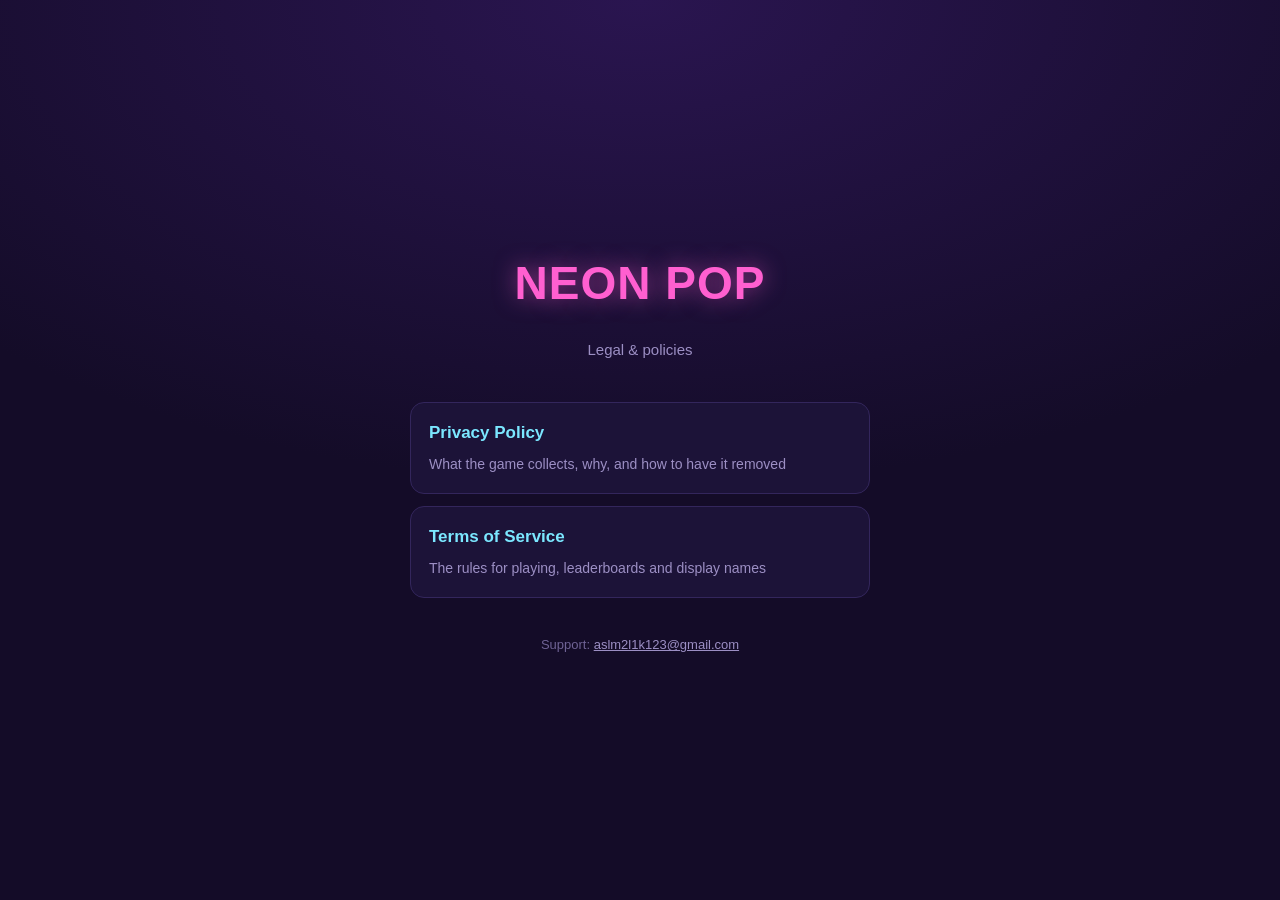
==== index.html @ 0bbeb6bc "Add privacy policy and terms of service" ====
<!DOCTYPE html>
<html lang="en">
<head>
<meta charset="utf-8">
<meta name="viewport" content="width=device-width, initial-scale=1">
<title>NEON POP — Legal</title>
<style>
  :root { color-scheme: dark; }
  * { box-sizing: border-box; }
  body {
    margin: 0; padding: 64px 20px; min-height: 100vh;
    background: radial-gradient(120% 90% at 50% 0%, #2A1550 0%, #140C28 60%);
    color: #E7DEFF; display: flex; align-items: center; justify-content: center;
    font: 16px/1.7 -apple-system, BlinkMacSystemFont, "Segoe UI", Roboto, "Helvetica Neue", Arial, sans-serif;
  }
  .wrap { max-width: 460px; width: 100%; text-align: center; }
  h1 {
    font-size: 46px; letter-spacing: 1px; margin: 0 0 4px; color: #FF5FD0;
    text-shadow: 0 0 22px rgba(255, 95, 208, .55);
  }
  .tag { color: #9C8FC4; font-size: 15px; margin-bottom: 40px; }
  a.card {
    display: block; text-decoration: none; text-align: left;
    background: #1C1338; border: 1px solid #33265C; border-radius: 14px;
    padding: 16px 18px; margin: 12px 0; color: #E7DEFF;
  }
  a.card:hover { border-color: #7BE7FF; }
  a.card strong { display: block; color: #7BE7FF; font-size: 17px; margin-bottom: 2px; }
  a.card span { color: #9C8FC4; font-size: 14px; }
  footer { margin-top: 36px; color: #6F6395; font-size: 13px; }
  footer a { color: #9C8FC4; }
</style>
</head>
<body>
<div class="wrap">
  <h1>NEON POP</h1>
  <p class="tag">Legal &amp; policies</p>

  <a class="card" href="privacy.html">
    <strong>Privacy Policy</strong>
    <span>What the game collects, why, and how to have it removed</span>
  </a>
  <a class="card" href="terms.html">
    <strong>Terms of Service</strong>
    <span>The rules for playing, leaderboards and display names</span>
  </a>

  <footer>
    Support: <a href="mailto:aslm2l1k123@gmail.com">aslm2l1k123@gmail.com</a>
  </footer>
</div>
</body>
</html>
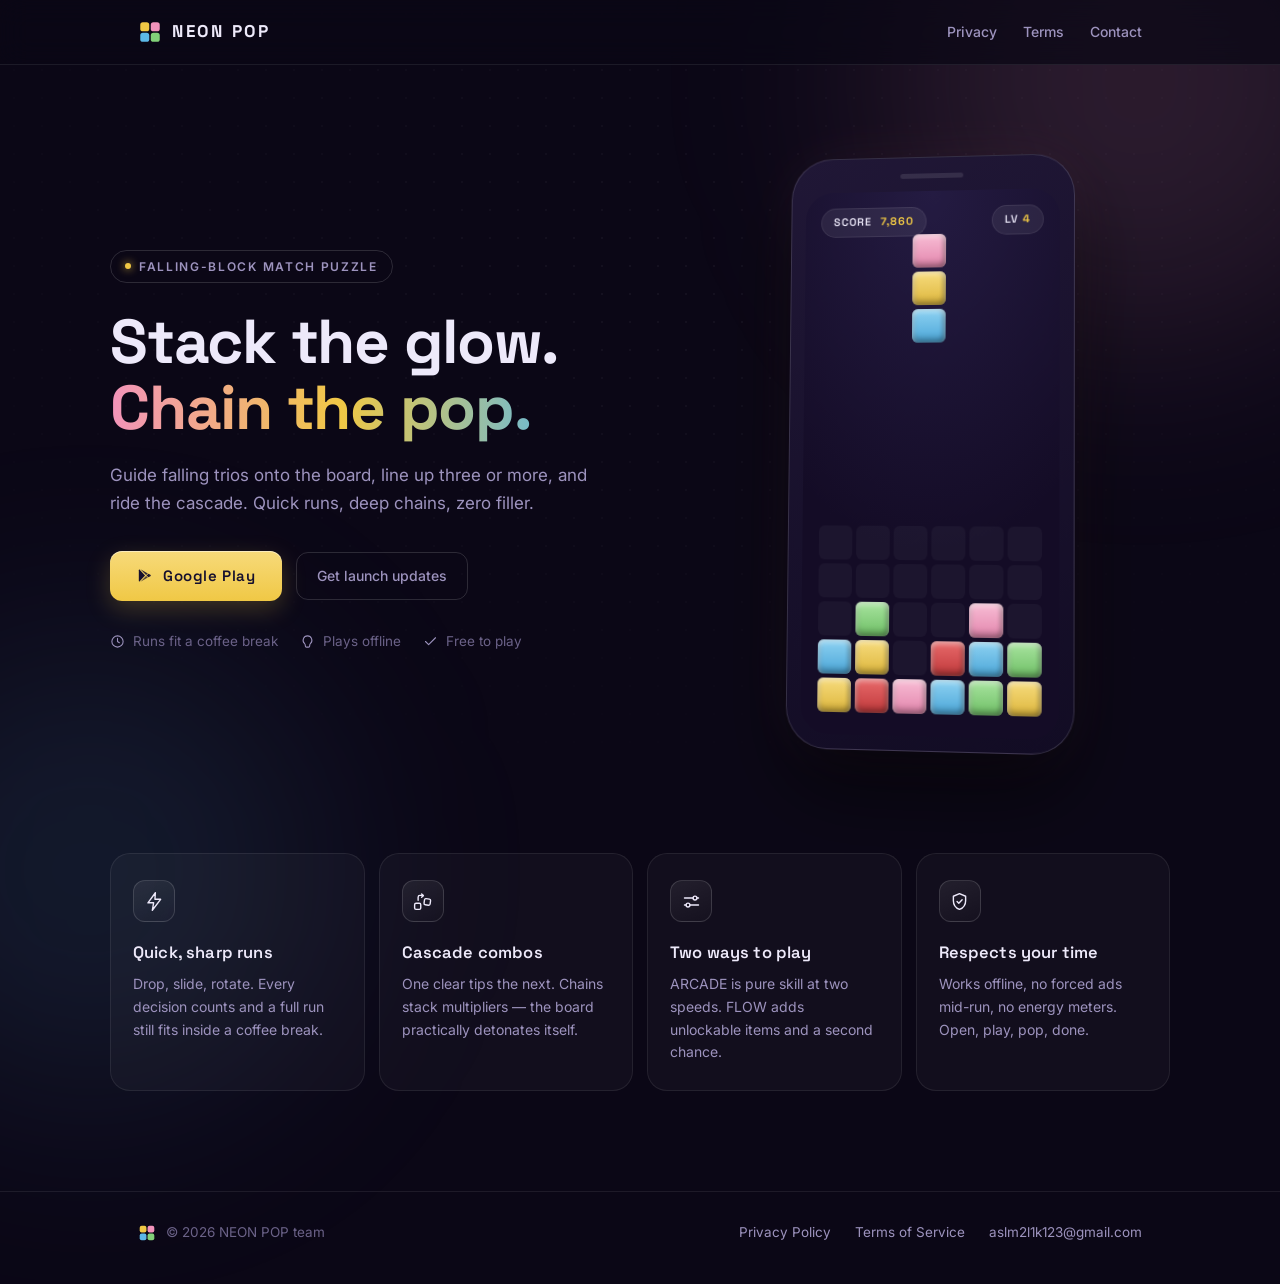
==== commit 93931407: "Redesign site: landing page + restyled legal pages New landing page with gameplay mockup for the Pla" ====
--- a/index.html
+++ b/index.html
@@ -1,53 +1,396 @@
 <!DOCTYPE html>
 <html lang="en">
 <head>
-<meta charset="utf-8">
-<meta name="viewport" content="width=device-width, initial-scale=1">
-<title>NEON POP — Legal</title>
+<meta charset="UTF-8">
+<meta name="viewport" content="width=device-width, initial-scale=1.0">
+<title>NEON POP — Falling-Block Match Puzzle</title>
+<meta name="description" content="NEON POP is a neon-lit falling-block match puzzle. Stack, match 3+, chain cascades. Coming to Google Play.">
+<link rel="icon" href="data:image/svg+xml,%3Csvg xmlns='http://www.w3.org/2000/svg' viewBox='0 0 32 32'%3E%3Crect x='3' y='3' width='12' height='12' rx='3' fill='%23F0C845'/%3E%3Crect x='17' y='3' width='12' height='12' rx='3' fill='%23F293BB'/%3E%3Crect x='3' y='17' width='12' height='12' rx='3' fill='%235CB8E7'/%3E%3Crect x='17' y='17' width='12' height='12' rx='3' fill='%2382D179'/%3E%3C/svg%3E">
+<link rel="preconnect" href="https://fonts.googleapis.com">
+<link rel="preconnect" href="https://fonts.gstatic.com" crossorigin>
+<link href="https://fonts.googleapis.com/css2?family=Space+Grotesk:wght@500;600;700&family=Inter:wght@400;500;600&display=swap" rel="stylesheet">
 <style>
-  :root { color-scheme: dark; }
-  * { box-sizing: border-box; }
+  :root {
+    --bg: #0B0716;
+    --surface: rgba(255, 255, 255, 0.03);
+    --surface-hover: rgba(255, 255, 255, 0.055);
+    --hairline: rgba(255, 255, 255, 0.08);
+    --hairline-strong: rgba(255, 255, 255, 0.14);
+    --ink: #EDE9FA;
+    --dim: #9D93BE;
+    --faint: #6B6288;
+    --gold: #F0C845;
+    --pink: #F293BB;
+    --blue: #5CB8E7;
+    --green: #82D179;
+    --red: #E05A5C;
+    --radius-lg: 20px;
+    --radius-md: 14px;
+    --font-display: "Space Grotesk", "Segoe UI", system-ui, sans-serif;
+    --font-body: "Inter", "Segoe UI", system-ui, sans-serif;
+  }
+  * { margin: 0; padding: 0; box-sizing: border-box; }
+  html { scroll-behavior: smooth; }
   body {
-    margin: 0; padding: 64px 20px; min-height: 100vh;
-    background: radial-gradient(120% 90% at 50% 0%, #2A1550 0%, #140C28 60%);
-    color: #E7DEFF; display: flex; align-items: center; justify-content: center;
-    font: 16px/1.7 -apple-system, BlinkMacSystemFont, "Segoe UI", Roboto, "Helvetica Neue", Arial, sans-serif;
-  }
-  .wrap { max-width: 460px; width: 100%; text-align: center; }
+    background: var(--bg);
+    color: var(--ink);
+    font-family: var(--font-body);
+    font-size: 16px;
+    line-height: 1.6;
+    -webkit-font-smoothing: antialiased;
+    overflow-x: hidden;
+  }
+
+  /* ———— 环境光:两团低透明度光晕 + 极淡点阵 ———— */
+  .ambient {
+    position: fixed; inset: 0; z-index: -1; pointer-events: none;
+    background-image: radial-gradient(rgba(255,255,255,0.045) 1px, transparent 1px);
+    background-size: 28px 28px;
+    mask-image: radial-gradient(75% 60% at 50% 32%, #000 0%, transparent 100%);
+    -webkit-mask-image: radial-gradient(75% 60% at 50% 32%, #000 0%, transparent 100%);
+  }
+  .orb { position: fixed; border-radius: 50%; filter: blur(110px); z-index: -2; pointer-events: none; }
+  .orb-a { width: 520px; height: 520px; top: -180px; right: -120px;
+    background: rgba(242, 147, 187, 0.14); }
+  .orb-b { width: 460px; height: 460px; bottom: -200px; left: -140px;
+    background: rgba(92, 184, 231, 0.11); }
+
+  .wrap { max-width: 1060px; margin: 0 auto; padding: 0 28px; }
+
+  /* ———— 顶栏 ———— */
+  header {
+    position: sticky; top: 0; z-index: 10;
+    backdrop-filter: blur(14px); -webkit-backdrop-filter: blur(14px);
+    background: rgba(11, 7, 22, 0.72);
+    border-bottom: 1px solid var(--hairline);
+  }
+  .nav { display: flex; align-items: center; justify-content: space-between; height: 64px; }
+  .brand { display: flex; align-items: center; gap: 10px; text-decoration: none; color: var(--ink); }
+  .brand svg { display: block; }
+  .brand-name { font-family: var(--font-display); font-weight: 700; font-size: 17px; letter-spacing: 0.16em; }
+  .nav-links { display: flex; align-items: center; gap: 26px; }
+  .nav-links a { color: var(--dim); text-decoration: none; font-size: 14px; font-weight: 500; transition: color 0.18s; }
+  .nav-links a:hover { color: var(--ink); }
+
+  /* ———— Hero ———— */
+  .hero { display: grid; grid-template-columns: 1.05fr 0.95fr; gap: 48px; align-items: center;
+    padding: 88px 0 96px; }
+  .eyebrow {
+    display: inline-flex; align-items: center; gap: 8px;
+    border: 1px solid var(--hairline-strong); border-radius: 999px;
+    padding: 6px 14px; font-size: 12px; font-weight: 600; letter-spacing: 0.14em;
+    color: var(--dim); text-transform: uppercase; margin-bottom: 26px;
+  }
+  .eyebrow::before { content: ""; width: 6px; height: 6px; border-radius: 50%;
+    background: var(--gold); box-shadow: 0 0 8px var(--gold); }
   h1 {
-    font-size: 46px; letter-spacing: 1px; margin: 0 0 4px; color: #FF5FD0;
-    text-shadow: 0 0 22px rgba(255, 95, 208, .55);
-  }
-  .tag { color: #9C8FC4; font-size: 15px; margin-bottom: 40px; }
-  a.card {
-    display: block; text-decoration: none; text-align: left;
-    background: #1C1338; border: 1px solid #33265C; border-radius: 14px;
-    padding: 16px 18px; margin: 12px 0; color: #E7DEFF;
-  }
-  a.card:hover { border-color: #7BE7FF; }
-  a.card strong { display: block; color: #7BE7FF; font-size: 17px; margin-bottom: 2px; }
-  a.card span { color: #9C8FC4; font-size: 14px; }
-  footer { margin-top: 36px; color: #6F6395; font-size: 13px; }
-  footer a { color: #9C8FC4; }
+    font-family: var(--font-display); font-weight: 700;
+    font-size: clamp(40px, 5.6vw, 62px); line-height: 1.06; letter-spacing: -0.02em;
+    margin-bottom: 22px;
+  }
+  h1 .grad {
+    background: linear-gradient(92deg, var(--pink) 0%, var(--gold) 55%, var(--blue) 110%);
+    -webkit-background-clip: text; background-clip: text; color: transparent;
+  }
+  .lede { color: var(--dim); font-size: 17px; max-width: 44ch; margin-bottom: 34px; }
+
+  .cta-row { display: flex; align-items: center; gap: 14px; flex-wrap: wrap; margin-bottom: 30px; }
+  .btn-primary {
+    display: inline-flex; align-items: center; gap: 10px;
+    font-family: var(--font-display); font-weight: 600; font-size: 15px; letter-spacing: 0.04em;
+    color: #16102E; text-decoration: none;
+    background: linear-gradient(180deg, #F7DA7A, var(--gold));
+    padding: 13px 26px; border-radius: 12px;
+    box-shadow: 0 1px 0 rgba(255,255,255,0.5) inset, 0 8px 24px rgba(240, 200, 69, 0.22);
+    transition: transform 0.18s, box-shadow 0.18s;
+  }
+  .btn-primary:hover { transform: translateY(-1px);
+    box-shadow: 0 1px 0 rgba(255,255,255,0.5) inset, 0 12px 30px rgba(240, 200, 69, 0.3); }
+  .btn-ghost {
+    display: inline-flex; align-items: center; gap: 8px;
+    font-size: 14px; font-weight: 500; color: var(--dim); text-decoration: none;
+    border: 1px solid var(--hairline-strong); border-radius: 12px; padding: 12px 20px;
+    transition: color 0.18s, border-color 0.18s, background 0.18s;
+  }
+  .btn-ghost:hover { color: var(--ink); border-color: rgba(255,255,255,0.24); background: var(--surface); }
+
+  .meta-row { display: flex; gap: 22px; flex-wrap: wrap; }
+  .meta { display: flex; align-items: center; gap: 8px; color: var(--faint); font-size: 13.5px; }
+  .meta svg { color: var(--dim); }
+
+  /* ———— 手机模型 ———— */
+  .device-slot { display: flex; justify-content: center; perspective: 1400px; }
+  .device {
+    width: 288px; height: 596px; border-radius: 42px; position: relative;
+    background: linear-gradient(160deg, #201736 0%, #120C24 100%);
+    border: 1px solid var(--hairline-strong);
+    box-shadow: 0 40px 80px rgba(0, 0, 0, 0.55), 0 0 60px rgba(242, 147, 187, 0.07);
+    transform: rotateY(-7deg) rotateX(3deg);
+    animation: float 7s ease-in-out infinite;
+  }
+  @keyframes float { 0%, 100% { transform: rotateY(-7deg) rotateX(3deg) translateY(0); }
+    50% { transform: rotateY(-7deg) rotateX(3deg) translateY(-12px); } }
+  .device::before { /* 听筒 */
+    content: ""; position: absolute; top: 16px; left: 50%; transform: translateX(-50%);
+    width: 64px; height: 5px; border-radius: 3px; background: rgba(255,255,255,0.1);
+  }
+  .screen {
+    position: absolute; inset: 34px 14px 14px;
+    border-radius: 28px; overflow: hidden;
+    background: radial-gradient(120% 90% at 50% 0%, #241B42 0%, #140C26 74%);
+  }
+  .hud { display: flex; justify-content: space-between; align-items: center; padding: 16px 16px 0; }
+  .hud-chip {
+    font-family: var(--font-display); font-weight: 600; font-size: 11px; letter-spacing: 0.1em;
+    color: var(--ink); background: rgba(255,255,255,0.07);
+    border: 1px solid var(--hairline); border-radius: 999px; padding: 5px 12px;
+  }
+  .hud-chip b { color: var(--gold); font-weight: 700; }
+
+  .board { position: absolute; left: 50%; transform: translateX(-50%); bottom: 22px;
+    display: grid; grid-template-columns: repeat(6, 34px); grid-auto-rows: 34px; gap: 4px; }
+  .cell { border-radius: 6px; background: rgba(255,255,255,0.035); }
+  .tile { border-radius: 6px; position: relative;
+    box-shadow: inset 0 3px 5px rgba(255,255,255,0.42), inset 0 -4px 6px rgba(0,0,0,0.34),
+                inset 3px 0 4px rgba(255,255,255,0.14), inset -3px 0 4px rgba(0,0,0,0.2); }
+  .t-red   { background: linear-gradient(180deg, #E86A6B, #C0393B); }
+  .t-green { background: linear-gradient(180deg, #A8E49F, #6FBF66); }
+  .t-blue  { background: linear-gradient(180deg, #8ED2F2, #4BA6D8); }
+  .t-gold  { background: linear-gradient(180deg, #F7DC7E, #DDB63C); }
+  .t-pink  { background: linear-gradient(180deg, #F8BDD5, #E285AC); }
+
+  /* 下落中的竖排三连:与底部消除闪光同一条 6s 时间线 */
+  .falling { position: absolute; left: 50%; margin-left: -19px; top: 44px;
+    display: grid; grid-auto-rows: 34px; gap: 4px; width: 34px;
+    animation: fall 6s cubic-bezier(0.4, 0, 0.8, 1) infinite; }
+  .falling .tile { width: 34px; }
+  @keyframes fall {
+    0%   { transform: translateY(-130px); opacity: 0; }
+    8%   { opacity: 1; }
+    58%  { transform: translateY(230px); opacity: 1; }
+    64%  { transform: translateY(230px); opacity: 0; }
+    100% { transform: translateY(230px); opacity: 0; }
+  }
+  .clear-row { position: absolute; left: 0; right: 0; bottom: 98px; height: 34px;
+    background: linear-gradient(90deg, transparent, rgba(240, 200, 69, 0.75), transparent);
+    filter: blur(2px); opacity: 0; animation: flash 6s ease-out infinite; }
+  @keyframes flash {
+    0%, 57% { opacity: 0; }
+    63%     { opacity: 1; }
+    74%, 100% { opacity: 0; }
+  }
+
+  /* ———— 特性区 ———— */
+  .features { padding: 8px 0 100px; }
+  .features-grid { display: grid; grid-template-columns: repeat(4, 1fr); gap: 14px; }
+  .card {
+    background: var(--surface);
+    border: 1px solid var(--hairline);
+    border-radius: var(--radius-lg);
+    padding: 26px 22px;
+    transition: background 0.22s, border-color 0.22s, transform 0.22s;
+  }
+  .card:hover { background: var(--surface-hover); border-color: var(--hairline-strong);
+    transform: translateY(-3px); }
+  .icon-tile {
+    width: 42px; height: 42px; border-radius: 12px;
+    display: flex; align-items: center; justify-content: center;
+    border: 1px solid var(--hairline-strong);
+    background: linear-gradient(160deg, rgba(255,255,255,0.07), rgba(255,255,255,0.015));
+    margin-bottom: 18px; color: var(--ink);
+  }
+  .card h3 { font-family: var(--font-display); font-weight: 600; font-size: 16.5px;
+    letter-spacing: 0.01em; margin-bottom: 7px; }
+  .card p { color: var(--dim); font-size: 14px; line-height: 1.62; }
+
+  /* ———— 页脚 ———— */
+  footer { border-top: 1px solid var(--hairline); padding: 30px 0 40px; }
+  .foot { display: flex; align-items: center; justify-content: space-between; gap: 18px; flex-wrap: wrap; }
+  .foot-left { display: flex; align-items: center; gap: 10px; color: var(--faint); font-size: 13.5px; }
+  .foot-links { display: flex; gap: 24px; }
+  .foot-links a { color: var(--dim); text-decoration: none; font-size: 13.5px; transition: color 0.18s; }
+  .foot-links a:hover { color: var(--ink); }
+
+  @media (max-width: 860px) {
+    .hero { grid-template-columns: 1fr; padding: 56px 0 64px; text-align: center; }
+    .lede { margin-inline: auto; }
+    .cta-row, .meta-row { justify-content: center; }
+    .device-slot { order: -1; }
+    .device { width: 250px; height: 520px; }
+    .features-grid { grid-template-columns: repeat(2, 1fr); }
+  }
+  @media (max-width: 480px) {
+    .features-grid { grid-template-columns: 1fr; }
+    .nav-links a.hide-sm { display: none; }
+  }
+  @media (prefers-reduced-motion: reduce) {
+    .device, .falling, .clear-row { animation: none; }
+    .falling { transform: translateY(230px); }
+  }
 </style>
 </head>
 <body>
-<div class="wrap">
-  <h1>NEON POP</h1>
-  <p class="tag">Legal &amp; policies</p>
-
-  <a class="card" href="privacy.html">
-    <strong>Privacy Policy</strong>
-    <span>What the game collects, why, and how to have it removed</span>
-  </a>
-  <a class="card" href="terms.html">
-    <strong>Terms of Service</strong>
-    <span>The rules for playing, leaderboards and display names</span>
-  </a>
-
-  <footer>
-    Support: <a href="mailto:aslm2l1k123@gmail.com">aslm2l1k123@gmail.com</a>
-  </footer>
-</div>
+<div class="ambient"></div>
+<div class="orb orb-a"></div>
+<div class="orb orb-b"></div>
+
+<header>
+  <div class="wrap nav">
+    <a class="brand" href="#">
+      <svg width="24" height="24" viewBox="0 0 32 32" fill="none" aria-hidden="true">
+        <rect x="3"  y="3"  width="12" height="12" rx="3.5" fill="#F0C845"/>
+        <rect x="17" y="3"  width="12" height="12" rx="3.5" fill="#F293BB"/>
+        <rect x="3"  y="17" width="12" height="12" rx="3.5" fill="#5CB8E7"/>
+        <rect x="17" y="17" width="12" height="12" rx="3.5" fill="#82D179"/>
+      </svg>
+      <span class="brand-name">NEON&nbsp;POP</span>
+    </a>
+    <nav class="nav-links">
+      <a href="privacy.html" class="hide-sm">Privacy</a>
+      <a href="terms.html" class="hide-sm">Terms</a>
+      <a href="mailto:aslm2l1k123@gmail.com">Contact</a>
+    </nav>
+  </div>
+</header>
+
+<main>
+  <section class="wrap hero">
+    <div>
+      <span class="eyebrow">Falling-block match puzzle</span>
+      <h1>Stack the glow.<br><span class="grad">Chain the pop.</span></h1>
+      <p class="lede">Guide falling trios onto the board, line up three or more,
+        and ride the cascade. Quick runs, deep chains, zero filler.</p>
+      <div class="cta-row">
+        <a class="btn-primary" href="#" aria-disabled="true">
+          <svg width="17" height="17" viewBox="0 0 24 24" fill="currentColor" aria-hidden="true">
+            <path d="M4.5 3.3c-.3.3-.5.8-.5 1.4v14.6c0 .6.2 1.1.5 1.4l8.3-8.7L4.5 3.3Z"/>
+            <path d="M16.7 9.1 6.3 3.2l7.9 8.1 2.5-2.2Z" opacity="0.85"/>
+            <path d="M16.7 14.9l-2.5-2.2-7.9 8.1 10.4-5.9Z" opacity="0.7"/>
+            <path d="M20.2 10.9l-2.6-1.5-2.8 2.6 2.8 2.6 2.6-1.5c.9-.5.9-1.7 0-2.2Z" opacity="0.95"/>
+          </svg>
+          Google Play
+        </a>
+        <a class="btn-ghost" href="mailto:aslm2l1k123@gmail.com">
+          Get launch updates
+        </a>
+      </div>
+      <div class="meta-row">
+        <span class="meta">
+          <svg width="15" height="15" viewBox="0 0 24 24" fill="none" stroke="currentColor" stroke-width="1.7" stroke-linecap="round" stroke-linejoin="round" aria-hidden="true"><circle cx="12" cy="12" r="9"/><path d="M12 7v5l3 2"/></svg>
+          Runs fit a coffee break
+        </span>
+        <span class="meta">
+          <svg width="15" height="15" viewBox="0 0 24 24" fill="none" stroke="currentColor" stroke-width="1.7" stroke-linecap="round" stroke-linejoin="round" aria-hidden="true"><path d="M12 3a7 7 0 0 0-4.9 12 4.8 4.8 0 0 1 1.4 3.4V19a2 2 0 0 0 2 2h3a2 2 0 0 0 2-2v-.6c0-1.3.5-2.5 1.4-3.4A7 7 0 0 0 12 3Z"/></svg>
+          Plays offline
+        </span>
+        <span class="meta">
+          <svg width="15" height="15" viewBox="0 0 24 24" fill="none" stroke="currentColor" stroke-width="1.7" stroke-linecap="round" stroke-linejoin="round" aria-hidden="true"><path d="M20 6 9 17l-5-5"/></svg>
+          Free to play
+        </span>
+      </div>
+    </div>
+
+    <div class="device-slot">
+      <div class="device" role="img" aria-label="NEON POP gameplay preview">
+        <div class="screen">
+          <div class="hud">
+            <span class="hud-chip">SCORE&nbsp;&nbsp;<b>7,860</b></span>
+            <span class="hud-chip">LV&nbsp;<b>4</b></span>
+          </div>
+
+          <div class="falling">
+            <div class="tile t-pink"></div>
+            <div class="tile t-gold"></div>
+            <div class="tile t-blue"></div>
+          </div>
+
+          <div class="board" aria-hidden="true">
+            <!-- 行1 -->
+            <div class="cell"></div><div class="cell"></div><div class="cell"></div>
+            <div class="cell"></div><div class="cell"></div><div class="cell"></div>
+            <!-- 行2 -->
+            <div class="cell"></div><div class="cell"></div><div class="cell"></div>
+            <div class="cell"></div><div class="cell"></div><div class="cell"></div>
+            <!-- 行3 -->
+            <div class="cell"></div><div class="tile t-green"></div><div class="cell"></div>
+            <div class="cell"></div><div class="tile t-pink"></div><div class="cell"></div>
+            <!-- 行4 -->
+            <div class="tile t-blue"></div><div class="tile t-gold"></div><div class="cell"></div>
+            <div class="tile t-red"></div><div class="tile t-blue"></div><div class="tile t-green"></div>
+            <!-- 行5 -->
+            <div class="tile t-gold"></div><div class="tile t-red"></div><div class="tile t-pink"></div>
+            <div class="tile t-blue"></div><div class="tile t-green"></div><div class="tile t-gold"></div>
+          </div>
+          <div class="clear-row"></div>
+        </div>
+      </div>
+    </div>
+  </section>
+
+  <section class="wrap features">
+    <div class="features-grid">
+      <div class="card">
+        <div class="icon-tile">
+          <svg width="21" height="21" viewBox="0 0 24 24" fill="none" stroke="currentColor" stroke-width="1.6" stroke-linecap="round" stroke-linejoin="round" aria-hidden="true">
+            <path d="M13 2 4.5 13.5H11L9.5 22 19 9.5h-6.5L13 2Z"/>
+          </svg>
+        </div>
+        <h3>Quick, sharp runs</h3>
+        <p>Drop, slide, rotate. Every decision counts and a full run still fits inside a coffee break.</p>
+      </div>
+      <div class="card">
+        <div class="icon-tile">
+          <svg width="21" height="21" viewBox="0 0 24 24" fill="none" stroke="currentColor" stroke-width="1.6" stroke-linecap="round" stroke-linejoin="round" aria-hidden="true">
+            <rect x="3" y="14" width="7" height="7" rx="1.6"/>
+            <rect x="14" y="9" width="7" height="7" rx="1.6" transform="rotate(8 17.5 12.5)"/>
+            <path d="M7 10.5V7a2 2 0 0 1 2-2h3.5"/>
+            <path d="m11 3.5 2 1.8-2 1.8"/>
+          </svg>
+        </div>
+        <h3>Cascade combos</h3>
+        <p>One clear tips the next. Chains stack multipliers — the board practically detonates itself.</p>
+      </div>
+      <div class="card">
+        <div class="icon-tile">
+          <svg width="21" height="21" viewBox="0 0 24 24" fill="none" stroke="currentColor" stroke-width="1.6" stroke-linecap="round" stroke-linejoin="round" aria-hidden="true">
+            <path d="M4 8h10M18 8h2"/><circle cx="16" cy="8" r="2.2"/>
+            <path d="M4 16h2M10 16h10"/><circle cx="8" cy="16" r="2.2"/>
+          </svg>
+        </div>
+        <h3>Two ways to play</h3>
+        <p>ARCADE is pure skill at two speeds. FLOW adds unlockable items and a second chance.</p>
+      </div>
+      <div class="card">
+        <div class="icon-tile">
+          <svg width="21" height="21" viewBox="0 0 24 24" fill="none" stroke="currentColor" stroke-width="1.6" stroke-linecap="round" stroke-linejoin="round" aria-hidden="true">
+            <path d="M12 3 5 6v5c0 4.4 3 8.4 7 10 4-1.6 7-5.6 7-10V6l-7-3Z"/>
+            <path d="m9.2 12 2 2 3.8-4"/>
+          </svg>
+        </div>
+        <h3>Respects your time</h3>
+        <p>Works offline, no forced ads mid-run, no energy meters. Open, play, pop, done.</p>
+      </div>
+    </div>
+  </section>
+</main>
+
+<footer>
+  <div class="wrap foot">
+    <div class="foot-left">
+      <svg width="18" height="18" viewBox="0 0 32 32" fill="none" aria-hidden="true">
+        <rect x="3"  y="3"  width="12" height="12" rx="3.5" fill="#F0C845"/>
+        <rect x="17" y="3"  width="12" height="12" rx="3.5" fill="#F293BB"/>
+        <rect x="3"  y="17" width="12" height="12" rx="3.5" fill="#5CB8E7"/>
+        <rect x="17" y="17" width="12" height="12" rx="3.5" fill="#82D179"/>
+      </svg>
+      <span>© 2026 NEON POP team</span>
+    </div>
+    <nav class="foot-links">
+      <a href="privacy.html">Privacy Policy</a>
+      <a href="terms.html">Terms of Service</a>
+      <a href="mailto:aslm2l1k123@gmail.com">aslm2l1k123@gmail.com</a>
+    </nav>
+  </div>
+</footer>
 </body>
 </html>
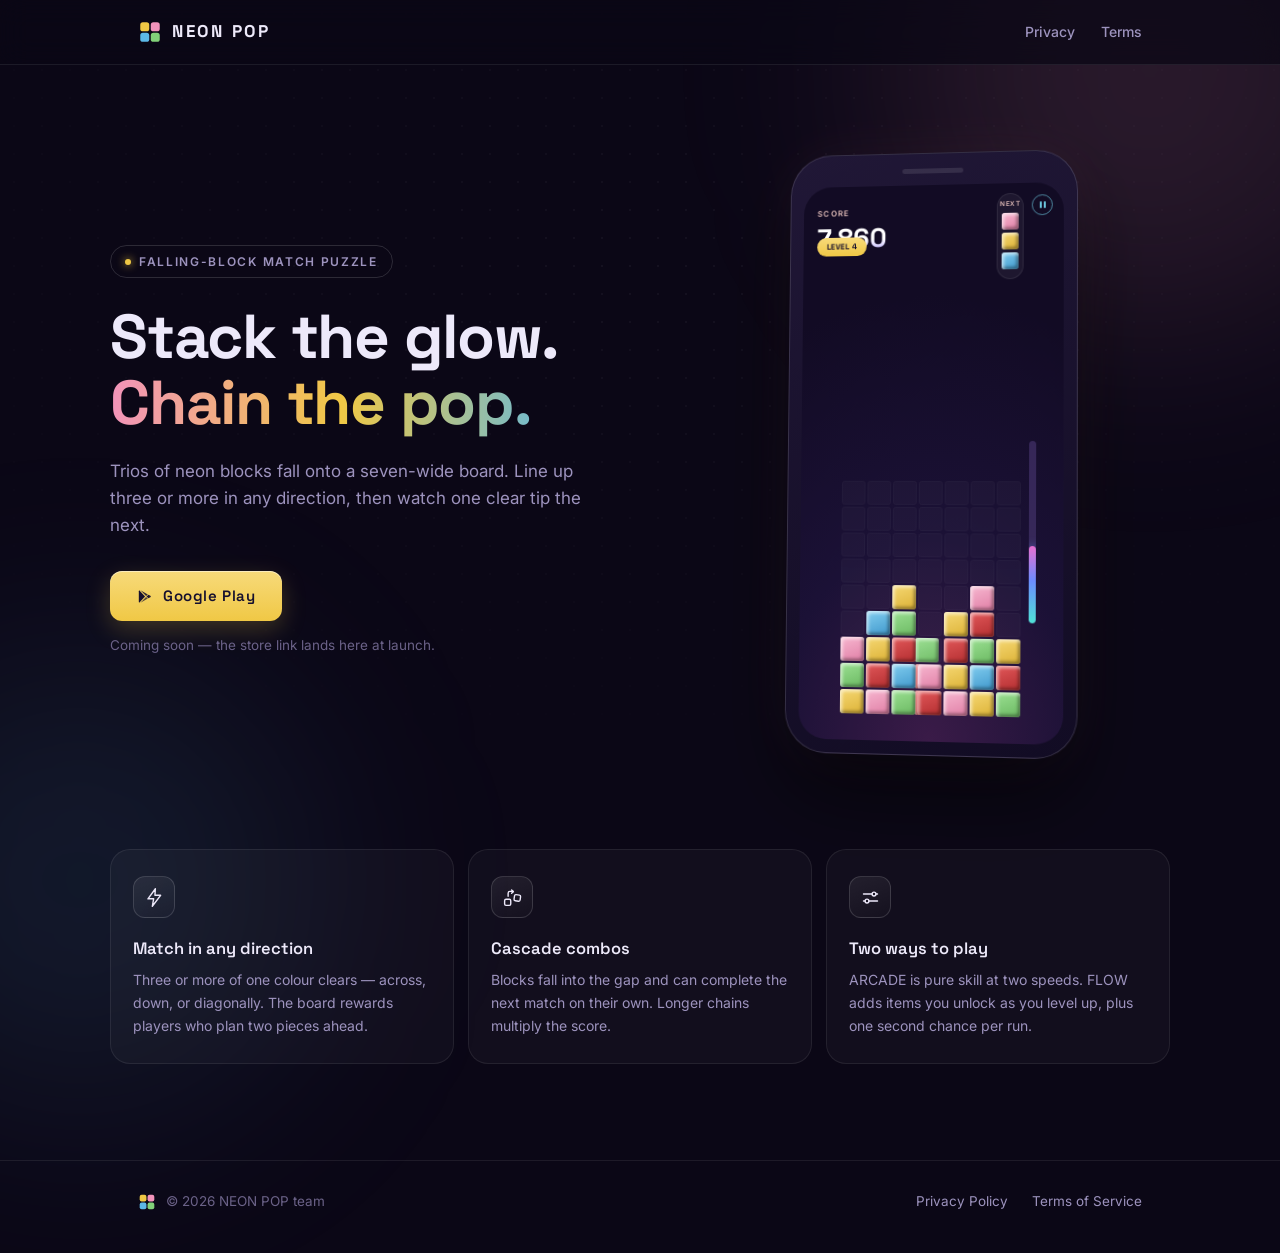
==== commit 9f395f86: "Rebuild landing hero: real in-game HUD and board, drop unbuilt links" ====
--- a/index.html
+++ b/index.html
@@ -4,7 +4,7 @@
 <meta charset="UTF-8">
 <meta name="viewport" content="width=device-width, initial-scale=1.0">
 <title>NEON POP — Falling-Block Match Puzzle</title>
-<meta name="description" content="NEON POP is a neon-lit falling-block match puzzle. Stack, match 3+, chain cascades. Coming to Google Play.">
+<meta name="description" content="NEON POP is a neon-lit falling-block match puzzle. Drop trios onto a 7-wide board, match three or more, chain the cascade.">
 <link rel="icon" href="data:image/svg+xml,%3Csvg xmlns='http://www.w3.org/2000/svg' viewBox='0 0 32 32'%3E%3Crect x='3' y='3' width='12' height='12' rx='3' fill='%23F0C845'/%3E%3Crect x='17' y='3' width='12' height='12' rx='3' fill='%23F293BB'/%3E%3Crect x='3' y='17' width='12' height='12' rx='3' fill='%235CB8E7'/%3E%3Crect x='17' y='17' width='12' height='12' rx='3' fill='%2382D179'/%3E%3C/svg%3E">
 <link rel="preconnect" href="https://fonts.googleapis.com">
 <link rel="preconnect" href="https://fonts.gstatic.com" crossorigin>
@@ -23,41 +23,29 @@
     --pink: #F293BB;
     --blue: #5CB8E7;
     --green: #82D179;
-    --red: #E05A5C;
-    --radius-lg: 20px;
-    --radius-md: 14px;
+    --red: #CE3537;
     --font-display: "Space Grotesk", "Segoe UI", system-ui, sans-serif;
     --font-body: "Inter", "Segoe UI", system-ui, sans-serif;
   }
   * { margin: 0; padding: 0; box-sizing: border-box; }
-  html { scroll-behavior: smooth; }
   body {
-    background: var(--bg);
-    color: var(--ink);
-    font-family: var(--font-body);
-    font-size: 16px;
-    line-height: 1.6;
-    -webkit-font-smoothing: antialiased;
-    overflow-x: hidden;
-  }
-
-  /* ———— 环境光:两团低透明度光晕 + 极淡点阵 ———— */
+    background: var(--bg); color: var(--ink);
+    font-family: var(--font-body); font-size: 16px; line-height: 1.6;
+    -webkit-font-smoothing: antialiased; overflow-x: hidden;
+  }
   .ambient {
     position: fixed; inset: 0; z-index: -1; pointer-events: none;
     background-image: radial-gradient(rgba(255,255,255,0.045) 1px, transparent 1px);
     background-size: 28px 28px;
-    mask-image: radial-gradient(75% 60% at 50% 32%, #000 0%, transparent 100%);
-    -webkit-mask-image: radial-gradient(75% 60% at 50% 32%, #000 0%, transparent 100%);
+    mask-image: radial-gradient(75% 60% at 50% 30%, #000 0%, transparent 100%);
+    -webkit-mask-image: radial-gradient(75% 60% at 50% 30%, #000 0%, transparent 100%);
   }
   .orb { position: fixed; border-radius: 50%; filter: blur(110px); z-index: -2; pointer-events: none; }
-  .orb-a { width: 520px; height: 520px; top: -180px; right: -120px;
-    background: rgba(242, 147, 187, 0.14); }
-  .orb-b { width: 460px; height: 460px; bottom: -200px; left: -140px;
-    background: rgba(92, 184, 231, 0.11); }
+  .orb-a { width: 520px; height: 520px; top: -190px; right: -130px; background: rgba(242, 147, 187, 0.13); }
+  .orb-b { width: 460px; height: 460px; bottom: -210px; left: -150px; background: rgba(92, 184, 231, 0.10); }
 
   .wrap { max-width: 1060px; margin: 0 auto; padding: 0 28px; }
 
-  /* ———— 顶栏 ———— */
   header {
     position: sticky; top: 0; z-index: 10;
     backdrop-filter: blur(14px); -webkit-backdrop-filter: blur(14px);
@@ -66,15 +54,14 @@
   }
   .nav { display: flex; align-items: center; justify-content: space-between; height: 64px; }
   .brand { display: flex; align-items: center; gap: 10px; text-decoration: none; color: var(--ink); }
-  .brand svg { display: block; }
   .brand-name { font-family: var(--font-display); font-weight: 700; font-size: 17px; letter-spacing: 0.16em; }
   .nav-links { display: flex; align-items: center; gap: 26px; }
   .nav-links a { color: var(--dim); text-decoration: none; font-size: 14px; font-weight: 500; transition: color 0.18s; }
   .nav-links a:hover { color: var(--ink); }
 
-  /* ———— Hero ———— */
-  .hero { display: grid; grid-template-columns: 1.05fr 0.95fr; gap: 48px; align-items: center;
-    padding: 88px 0 96px; }
+  /* ───────── Hero ───────── */
+  .hero { display: grid; grid-template-columns: 1.05fr 0.95fr; gap: 52px; align-items: center;
+    padding: 84px 0 92px; }
   .eyebrow {
     display: inline-flex; align-items: center; gap: 8px;
     border: 1px solid var(--hairline-strong); border-radius: 999px;
@@ -83,18 +70,13 @@
   }
   .eyebrow::before { content: ""; width: 6px; height: 6px; border-radius: 50%;
     background: var(--gold); box-shadow: 0 0 8px var(--gold); }
-  h1 {
-    font-family: var(--font-display); font-weight: 700;
-    font-size: clamp(40px, 5.6vw, 62px); line-height: 1.06; letter-spacing: -0.02em;
-    margin-bottom: 22px;
-  }
+  h1 { font-family: var(--font-display); font-weight: 700;
+    font-size: clamp(40px, 5.6vw, 62px); line-height: 1.06; letter-spacing: -0.02em; margin-bottom: 22px; }
   h1 .grad {
     background: linear-gradient(92deg, var(--pink) 0%, var(--gold) 55%, var(--blue) 110%);
     -webkit-background-clip: text; background-clip: text; color: transparent;
   }
-  .lede { color: var(--dim); font-size: 17px; max-width: 44ch; margin-bottom: 34px; }
-
-  .cta-row { display: flex; align-items: center; gap: 14px; flex-wrap: wrap; margin-bottom: 30px; }
+  .lede { color: var(--dim); font-size: 17px; max-width: 45ch; margin-bottom: 32px; }
   .btn-primary {
     display: inline-flex; align-items: center; gap: 10px;
     font-family: var(--font-display); font-weight: 600; font-size: 15px; letter-spacing: 0.04em;
@@ -106,104 +88,109 @@
   }
   .btn-primary:hover { transform: translateY(-1px);
     box-shadow: 0 1px 0 rgba(255,255,255,0.5) inset, 0 12px 30px rgba(240, 200, 69, 0.3); }
-  .btn-ghost {
-    display: inline-flex; align-items: center; gap: 8px;
-    font-size: 14px; font-weight: 500; color: var(--dim); text-decoration: none;
-    border: 1px solid var(--hairline-strong); border-radius: 12px; padding: 12px 20px;
-    transition: color 0.18s, border-color 0.18s, background 0.18s;
-  }
-  .btn-ghost:hover { color: var(--ink); border-color: rgba(255,255,255,0.24); background: var(--surface); }
-
-  .meta-row { display: flex; gap: 22px; flex-wrap: wrap; }
-  .meta { display: flex; align-items: center; gap: 8px; color: var(--faint); font-size: 13.5px; }
-  .meta svg { color: var(--dim); }
-
-  /* ———— 手机模型 ———— */
+  .note { color: var(--faint); font-size: 13.5px; margin-top: 14px; }
+
+  /* ───────── 手机:照游戏实际界面 1:1 复刻 ───────── */
   .device-slot { display: flex; justify-content: center; perspective: 1400px; }
   .device {
-    width: 288px; height: 596px; border-radius: 42px; position: relative;
+    width: 292px; height: 604px; border-radius: 42px; position: relative;
     background: linear-gradient(160deg, #201736 0%, #120C24 100%);
     border: 1px solid var(--hairline-strong);
-    box-shadow: 0 40px 80px rgba(0, 0, 0, 0.55), 0 0 60px rgba(242, 147, 187, 0.07);
+    box-shadow: 0 40px 80px rgba(0,0,0,0.55), 0 0 60px rgba(242, 147, 187, 0.07);
     transform: rotateY(-7deg) rotateX(3deg);
     animation: float 7s ease-in-out infinite;
   }
-  @keyframes float { 0%, 100% { transform: rotateY(-7deg) rotateX(3deg) translateY(0); }
-    50% { transform: rotateY(-7deg) rotateX(3deg) translateY(-12px); } }
-  .device::before { /* 听筒 */
-    content: ""; position: absolute; top: 16px; left: 50%; transform: translateX(-50%);
-    width: 64px; height: 5px; border-radius: 3px; background: rgba(255,255,255,0.1);
-  }
+  @keyframes float {
+    0%, 100% { transform: rotateY(-7deg) rotateX(3deg) translateY(0); }
+    50%      { transform: rotateY(-7deg) rotateX(3deg) translateY(-12px); }
+  }
+  .device::before { content: ""; position: absolute; top: 15px; left: 50%; transform: translateX(-50%);
+    width: 62px; height: 5px; border-radius: 3px; background: rgba(255,255,255,0.1); }
   .screen {
-    position: absolute; inset: 34px 14px 14px;
-    border-radius: 28px; overflow: hidden;
-    background: radial-gradient(120% 90% at 50% 0%, #241B42 0%, #140C26 74%);
-  }
-  .hud { display: flex; justify-content: space-between; align-items: center; padding: 16px 16px 0; }
-  .hud-chip {
-    font-family: var(--font-display); font-weight: 600; font-size: 11px; letter-spacing: 0.1em;
-    color: var(--ink); background: rgba(255,255,255,0.07);
-    border: 1px solid var(--hairline); border-radius: 999px; padding: 5px 12px;
-  }
-  .hud-chip b { color: var(--gold); font-weight: 700; }
-
-  .board { position: absolute; left: 50%; transform: translateX(-50%); bottom: 22px;
-    display: grid; grid-template-columns: repeat(6, 34px); grid-auto-rows: 34px; gap: 4px; }
-  .cell { border-radius: 6px; background: rgba(255,255,255,0.035); }
-  .tile { border-radius: 6px; position: relative;
-    box-shadow: inset 0 3px 5px rgba(255,255,255,0.42), inset 0 -4px 6px rgba(0,0,0,0.34),
-                inset 3px 0 4px rgba(255,255,255,0.14), inset -3px 0 4px rgba(0,0,0,0.2); }
-  .t-red   { background: linear-gradient(180deg, #E86A6B, #C0393B); }
-  .t-green { background: linear-gradient(180deg, #A8E49F, #6FBF66); }
-  .t-blue  { background: linear-gradient(180deg, #8ED2F2, #4BA6D8); }
-  .t-gold  { background: linear-gradient(180deg, #F7DC7E, #DDB63C); }
-  .t-pink  { background: linear-gradient(180deg, #F8BDD5, #E285AC); }
-
-  /* 下落中的竖排三连:与底部消除闪光同一条 6s 时间线 */
-  .falling { position: absolute; left: 50%; margin-left: -19px; top: 44px;
-    display: grid; grid-auto-rows: 34px; gap: 4px; width: 34px;
-    animation: fall 6s cubic-bezier(0.4, 0, 0.8, 1) infinite; }
-  .falling .tile { width: 34px; }
+    position: absolute; inset: 32px 13px 13px; border-radius: 28px; overflow: hidden;
+    background: radial-gradient(130% 80% at 50% 100%, #3A1B48 0%, #1B1136 45%, #120B24 100%);
+  }
+
+  /* HUD:左上 SCORE + LEVEL 药丸,右上 NEXT 面板 + 暂停 —— 与游戏同构 */
+  .hud-score { position: absolute; left: 14px; top: 12px; }
+  .hud-score .lbl { font-size: 8px; letter-spacing: 0.16em; color: #E3BEBA; font-weight: 600; }
+  .hud-score .num { font-family: var(--font-display); font-weight: 700; font-size: 27px; line-height: 1;
+    margin-top: 1px;
+    background: linear-gradient(180deg, #FFFFFF 55%, #BAAEFF 100%);
+    -webkit-background-clip: text; background-clip: text; color: transparent; }
+  .hud-level { position: absolute; left: 14px; top: 52px;
+    background: linear-gradient(180deg, #F7DA7A, var(--gold)); color: #150E2D;
+    font-family: var(--font-display); font-weight: 700; font-size: 8px; letter-spacing: 0.06em;
+    padding: 3px 10px; border-radius: 999px; }
+  .hud-next { position: absolute; right: 40px; top: 10px; width: 27px;
+    background: rgba(255,255,255,0.05); border: 1px solid var(--hairline);
+    border-radius: 999px; padding: 5px 0 6px; text-align: center; }
+  .hud-next .lbl { font-size: 6.5px; letter-spacing: 0.14em; color: #E3BEBA; font-weight: 600;
+    display: block; margin-bottom: 4px; }
+  .hud-next .tile { width: 17px; height: 17px; margin: 0 auto 3px; }
+  .hud-pause { position: absolute; right: 11px; top: 12px; width: 21px; height: 21px;
+    border-radius: 50%; border: 1.5px solid rgba(123, 231, 255, 0.55);
+    display: flex; align-items: center; justify-content: center; gap: 2px; }
+  .hud-pause i { width: 2px; height: 7px; border-radius: 1px; background: rgba(123, 231, 255, 0.85); }
+
+  /* 棋盘:7 列(与 GameplayConst.DEFAULT_COLS 一致) */
+  .board { position: absolute; left: 50%; transform: translateX(-50%); bottom: 26px;
+    display: grid; grid-template-columns: repeat(7, 24px); grid-auto-rows: 24px; gap: 2px; }
+  .cell { border-radius: 3px; background: rgba(255,255,255,0.028);
+    box-shadow: inset 0 0 0 1px rgba(255,255,255,0.02); }
+
+  /* 方块:斜面积木(亮上左 / 暗下右 边框 + 平光面),与游戏贴图同构 */
+  .tile { border-radius: 3px; position: relative;
+    box-shadow: inset 2.5px 2.5px 3px rgba(255,255,255,0.5),
+                inset -2.5px -2.5px 3px rgba(0,0,0,0.34),
+                inset 0 0 0 1px rgba(255,255,255,0.1); }
+  .t-red   { background: linear-gradient(160deg, #E2585A, #B32E30); }
+  .t-green { background: linear-gradient(160deg, #9BE092, #6BB962); }
+  .t-blue  { background: linear-gradient(160deg, #82CEF0, #4098CC); }
+  .t-gold  { background: linear-gradient(160deg, #F6D874, #DCB236); }
+  .t-pink  { background: linear-gradient(160deg, #F7B7D0, #E07FA6); }
+
+  /* 下落中的竖三连(唯一形状 Vertical3) */
+    /* margin-left 对准第 4 列(空槽列):格 24 + 缝 2,列 3 相对棋盘中心 = -15 */
+  .falling { position: absolute; left: 50%; margin-left: -15px; bottom: 26px;
+    display: grid; grid-auto-rows: 24px; gap: 2px; width: 24px;
+    animation: fall 6.5s cubic-bezier(0.42, 0, 0.85, 1) infinite; }
   @keyframes fall {
-    0%   { transform: translateY(-130px); opacity: 0; }
-    8%   { opacity: 1; }
-    58%  { transform: translateY(230px); opacity: 1; }
-    64%  { transform: translateY(230px); opacity: 0; }
-    100% { transform: translateY(230px); opacity: 0; }
-  }
-  .clear-row { position: absolute; left: 0; right: 0; bottom: 98px; height: 34px;
-    background: linear-gradient(90deg, transparent, rgba(240, 200, 69, 0.75), transparent);
-    filter: blur(2px); opacity: 0; animation: flash 6s ease-out infinite; }
-  @keyframes flash {
-    0%, 57% { opacity: 0; }
-    63%     { opacity: 1; }
-    74%, 100% { opacity: 0; }
-  }
-
-  /* ———— 特性区 ———— */
-  .features { padding: 8px 0 100px; }
-  .features-grid { display: grid; grid-template-columns: repeat(4, 1fr); gap: 14px; }
-  .card {
-    background: var(--surface);
-    border: 1px solid var(--hairline);
-    border-radius: var(--radius-lg);
-    padding: 26px 22px;
-    transition: background 0.22s, border-color 0.22s, transform 0.22s;
-  }
-  .card:hover { background: var(--surface-hover); border-color: var(--hairline-strong);
-    transform: translateY(-3px); }
-  .icon-tile {
-    width: 42px; height: 42px; border-radius: 12px;
+    0%   { transform: translateY(-330px); opacity: 0; }
+    7%   { opacity: 1; }
+    52%  { transform: translateY(-52px); opacity: 1; }   /* 正好填满第 4 列那三格空槽 */
+    60%  { transform: translateY(-52px); opacity: 0; }   /* 三连成立 → 消失 */
+    100% { transform: translateY(-52px); opacity: 0; }
+  }
+  /* 消除闪光:落定那一行 */
+  /* 只闪成三连的那三格(第 7 行 c2..c4),与游戏"只清匹配到的格"一致 */
+  .clear-row { position: absolute; left: 50%; margin-left: -39px; bottom: 78px;
+    width: 76px; height: 24px; border-radius: 4px;
+    background: linear-gradient(90deg, transparent, rgba(255,255,255,0.9) 45%, rgba(240,200,69,0.9) 55%, transparent);
+    filter: blur(2px); opacity: 0; animation: flash 6.5s ease-out infinite; }
+  @keyframes flash { 0%, 51% { opacity: 0; } 57% { opacity: 1; } 70%, 100% { opacity: 0; } }
+
+  /* 右侧进度光柱(ProgressColumnView) */
+  .prog { position: absolute; right: 27px; bottom: 118px; width: 7px; height: 180px;
+    border-radius: 4px; background: rgba(58, 43, 94, 0.9); overflow: hidden; }
+  .prog i { position: absolute; left: 0; right: 0; bottom: 0; height: 42%;
+    border-radius: 4px; background: linear-gradient(0deg, #4FE3D6, #6C8CFF 55%, #E86FD0);
+    box-shadow: 0 0 10px rgba(108, 140, 255, 0.7); }
+
+  /* ───────── 特性 ───────── */
+  .features { padding: 4px 0 96px; }
+  .features-grid { display: grid; grid-template-columns: repeat(3, 1fr); gap: 14px; }
+  .card { background: var(--surface); border: 1px solid var(--hairline); border-radius: 20px;
+    padding: 26px 22px; transition: background 0.22s, border-color 0.22s, transform 0.22s; }
+  .card:hover { background: var(--surface-hover); border-color: var(--hairline-strong); transform: translateY(-3px); }
+  .icon-tile { width: 42px; height: 42px; border-radius: 12px;
     display: flex; align-items: center; justify-content: center;
     border: 1px solid var(--hairline-strong);
     background: linear-gradient(160deg, rgba(255,255,255,0.07), rgba(255,255,255,0.015));
-    margin-bottom: 18px; color: var(--ink);
-  }
-  .card h3 { font-family: var(--font-display); font-weight: 600; font-size: 16.5px;
-    letter-spacing: 0.01em; margin-bottom: 7px; }
+    margin-bottom: 18px; color: var(--ink); }
+  .card h3 { font-family: var(--font-display); font-weight: 600; font-size: 16.5px; margin-bottom: 7px; }
   .card p { color: var(--dim); font-size: 14px; line-height: 1.62; }
 
-  /* ———— 页脚 ———— */
   footer { border-top: 1px solid var(--hairline); padding: 30px 0 40px; }
   .foot { display: flex; align-items: center; justify-content: space-between; gap: 18px; flex-wrap: wrap; }
   .foot-left { display: flex; align-items: center; gap: 10px; color: var(--faint); font-size: 13.5px; }
@@ -211,21 +198,15 @@
   .foot-links a { color: var(--dim); text-decoration: none; font-size: 13.5px; transition: color 0.18s; }
   .foot-links a:hover { color: var(--ink); }
 
-  @media (max-width: 860px) {
-    .hero { grid-template-columns: 1fr; padding: 56px 0 64px; text-align: center; }
+  @media (max-width: 880px) {
+    .hero { grid-template-columns: 1fr; padding: 52px 0 60px; text-align: center; }
     .lede { margin-inline: auto; }
-    .cta-row, .meta-row { justify-content: center; }
     .device-slot { order: -1; }
-    .device { width: 250px; height: 520px; }
-    .features-grid { grid-template-columns: repeat(2, 1fr); }
-  }
-  @media (max-width: 480px) {
     .features-grid { grid-template-columns: 1fr; }
-    .nav-links a.hide-sm { display: none; }
   }
   @media (prefers-reduced-motion: reduce) {
     .device, .falling, .clear-row { animation: none; }
-    .falling { transform: translateY(230px); }
+    .falling { transform: translateY(-130px); }
   }
 </style>
 </head>
@@ -236,7 +217,7 @@
 
 <header>
   <div class="wrap nav">
-    <a class="brand" href="#">
+    <a class="brand" href="index.html">
       <svg width="24" height="24" viewBox="0 0 32 32" fill="none" aria-hidden="true">
         <rect x="3"  y="3"  width="12" height="12" rx="3.5" fill="#F0C845"/>
         <rect x="17" y="3"  width="12" height="12" rx="3.5" fill="#F293BB"/>
@@ -246,9 +227,8 @@
       <span class="brand-name">NEON&nbsp;POP</span>
     </a>
     <nav class="nav-links">
-      <a href="privacy.html" class="hide-sm">Privacy</a>
-      <a href="terms.html" class="hide-sm">Terms</a>
-      <a href="mailto:aslm2l1k123@gmail.com">Contact</a>
+      <a href="privacy.html">Privacy</a>
+      <a href="terms.html">Terms</a>
     </nav>
   </div>
 </header>
@@ -258,68 +238,53 @@
     <div>
       <span class="eyebrow">Falling-block match puzzle</span>
       <h1>Stack the glow.<br><span class="grad">Chain the pop.</span></h1>
-      <p class="lede">Guide falling trios onto the board, line up three or more,
-        and ride the cascade. Quick runs, deep chains, zero filler.</p>
-      <div class="cta-row">
-        <a class="btn-primary" href="#" aria-disabled="true">
-          <svg width="17" height="17" viewBox="0 0 24 24" fill="currentColor" aria-hidden="true">
-            <path d="M4.5 3.3c-.3.3-.5.8-.5 1.4v14.6c0 .6.2 1.1.5 1.4l8.3-8.7L4.5 3.3Z"/>
-            <path d="M16.7 9.1 6.3 3.2l7.9 8.1 2.5-2.2Z" opacity="0.85"/>
-            <path d="M16.7 14.9l-2.5-2.2-7.9 8.1 10.4-5.9Z" opacity="0.7"/>
-            <path d="M20.2 10.9l-2.6-1.5-2.8 2.6 2.8 2.6 2.6-1.5c.9-.5.9-1.7 0-2.2Z" opacity="0.95"/>
-          </svg>
-          Google Play
-        </a>
-        <a class="btn-ghost" href="mailto:aslm2l1k123@gmail.com">
-          Get launch updates
-        </a>
-      </div>
-      <div class="meta-row">
-        <span class="meta">
-          <svg width="15" height="15" viewBox="0 0 24 24" fill="none" stroke="currentColor" stroke-width="1.7" stroke-linecap="round" stroke-linejoin="round" aria-hidden="true"><circle cx="12" cy="12" r="9"/><path d="M12 7v5l3 2"/></svg>
-          Runs fit a coffee break
-        </span>
-        <span class="meta">
-          <svg width="15" height="15" viewBox="0 0 24 24" fill="none" stroke="currentColor" stroke-width="1.7" stroke-linecap="round" stroke-linejoin="round" aria-hidden="true"><path d="M12 3a7 7 0 0 0-4.9 12 4.8 4.8 0 0 1 1.4 3.4V19a2 2 0 0 0 2 2h3a2 2 0 0 0 2-2v-.6c0-1.3.5-2.5 1.4-3.4A7 7 0 0 0 12 3Z"/></svg>
-          Plays offline
-        </span>
-        <span class="meta">
-          <svg width="15" height="15" viewBox="0 0 24 24" fill="none" stroke="currentColor" stroke-width="1.7" stroke-linecap="round" stroke-linejoin="round" aria-hidden="true"><path d="M20 6 9 17l-5-5"/></svg>
-          Free to play
-        </span>
-      </div>
+      <p class="lede">Trios of neon blocks fall onto a seven-wide board. Line up three or more
+        in any direction, then watch one clear tip the next.</p>
+      <a class="btn-primary" href="#" aria-disabled="true">
+        <svg width="17" height="17" viewBox="0 0 24 24" fill="currentColor" aria-hidden="true">
+          <path d="M4.5 3.3c-.3.3-.5.8-.5 1.4v14.6c0 .6.2 1.1.5 1.4l8.3-8.7L4.5 3.3Z"/>
+          <path d="M16.7 9.1 6.3 3.2l7.9 8.1 2.5-2.2Z" opacity="0.85"/>
+          <path d="M16.7 14.9l-2.5-2.2-7.9 8.1 10.4-5.9Z" opacity="0.7"/>
+          <path d="M20.2 10.9l-2.6-1.5-2.8 2.6 2.8 2.6 2.6-1.5c.9-.5.9-1.7 0-2.2Z" opacity="0.95"/>
+        </svg>
+        Google Play
+      </a>
+      <p class="note">Coming soon — the store link lands here at launch.</p>
     </div>
 
     <div class="device-slot">
-      <div class="device" role="img" aria-label="NEON POP gameplay preview">
+      <div class="device" role="img" aria-label="NEON POP gameplay screen">
         <div class="screen">
-          <div class="hud">
-            <span class="hud-chip">SCORE&nbsp;&nbsp;<b>7,860</b></span>
-            <span class="hud-chip">LV&nbsp;<b>4</b></span>
-          </div>
-
-          <div class="falling">
+          <div class="hud-score"><span class="lbl">SCORE</span><div class="num">7,860</div></div>
+          <div class="hud-level">LEVEL 4</div>
+          <div class="hud-next">
+            <span class="lbl">NEXT</span>
             <div class="tile t-pink"></div>
             <div class="tile t-gold"></div>
             <div class="tile t-blue"></div>
           </div>
+          <div class="hud-pause"><i></i><i></i></div>
+
+          <div class="prog"><i></i></div>
+
+          <div class="falling">
+            <div class="tile t-green"></div>
+            <div class="tile t-red"></div>
+            <div class="tile t-red"></div>
+          </div>
 
           <div class="board" aria-hidden="true">
-            <!-- 行1 -->
-            <div class="cell"></div><div class="cell"></div><div class="cell"></div>
-            <div class="cell"></div><div class="cell"></div><div class="cell"></div>
-            <!-- 行2 -->
-            <div class="cell"></div><div class="cell"></div><div class="cell"></div>
-            <div class="cell"></div><div class="cell"></div><div class="cell"></div>
-            <!-- 行3 -->
-            <div class="cell"></div><div class="tile t-green"></div><div class="cell"></div>
-            <div class="cell"></div><div class="tile t-pink"></div><div class="cell"></div>
-            <!-- 行4 -->
-            <div class="tile t-blue"></div><div class="tile t-gold"></div><div class="cell"></div>
-            <div class="tile t-red"></div><div class="tile t-blue"></div><div class="tile t-green"></div>
-            <!-- 行5 -->
-            <div class="tile t-gold"></div><div class="tile t-red"></div><div class="tile t-pink"></div>
-            <div class="tile t-blue"></div><div class="tile t-green"></div><div class="tile t-gold"></div>
+            <!-- 上四行空 -->
+            <div class="cell"></div><div class="cell"></div><div class="cell"></div><div class="cell"></div><div class="cell"></div><div class="cell"></div><div class="cell"></div>
+            <div class="cell"></div><div class="cell"></div><div class="cell"></div><div class="cell"></div><div class="cell"></div><div class="cell"></div><div class="cell"></div>
+            <div class="cell"></div><div class="cell"></div><div class="cell"></div><div class="cell"></div><div class="cell"></div><div class="cell"></div><div class="cell"></div>
+            <div class="cell"></div><div class="cell"></div><div class="cell"></div><div class="cell"></div><div class="cell"></div><div class="cell"></div><div class="cell"></div>
+            <!-- 堆起来的五行 -->
+            <div class="cell"></div><div class="cell"></div><div class="tile t-gold"></div><div class="cell"></div><div class="cell"></div><div class="tile t-pink"></div><div class="cell"></div>
+            <div class="cell"></div><div class="tile t-blue"></div><div class="tile t-green"></div><div class="cell"></div><div class="tile t-gold"></div><div class="tile t-red"></div><div class="cell"></div>
+            <div class="tile t-pink"></div><div class="tile t-gold"></div><div class="tile t-red"></div><div class="cell"></div><div class="tile t-red"></div><div class="tile t-green"></div><div class="tile t-gold"></div>
+            <div class="tile t-green"></div><div class="tile t-red"></div><div class="tile t-blue"></div><div class="tile t-pink"></div><div class="tile t-gold"></div><div class="tile t-blue"></div><div class="tile t-red"></div>
+            <div class="tile t-gold"></div><div class="tile t-pink"></div><div class="tile t-green"></div><div class="tile t-red"></div><div class="tile t-pink"></div><div class="tile t-gold"></div><div class="tile t-green"></div>
           </div>
           <div class="clear-row"></div>
         </div>
@@ -335,8 +300,9 @@
             <path d="M13 2 4.5 13.5H11L9.5 22 19 9.5h-6.5L13 2Z"/>
           </svg>
         </div>
-        <h3>Quick, sharp runs</h3>
-        <p>Drop, slide, rotate. Every decision counts and a full run still fits inside a coffee break.</p>
+        <h3>Match in any direction</h3>
+        <p>Three or more of one colour clears — across, down, or diagonally. The board rewards
+          players who plan two pieces ahead.</p>
       </div>
       <div class="card">
         <div class="icon-tile">
@@ -348,7 +314,8 @@
           </svg>
         </div>
         <h3>Cascade combos</h3>
-        <p>One clear tips the next. Chains stack multipliers — the board practically detonates itself.</p>
+        <p>Blocks fall into the gap and can complete the next match on their own. Longer chains
+          multiply the score.</p>
       </div>
       <div class="card">
         <div class="icon-tile">
@@ -358,17 +325,8 @@
           </svg>
         </div>
         <h3>Two ways to play</h3>
-        <p>ARCADE is pure skill at two speeds. FLOW adds unlockable items and a second chance.</p>
-      </div>
-      <div class="card">
-        <div class="icon-tile">
-          <svg width="21" height="21" viewBox="0 0 24 24" fill="none" stroke="currentColor" stroke-width="1.6" stroke-linecap="round" stroke-linejoin="round" aria-hidden="true">
-            <path d="M12 3 5 6v5c0 4.4 3 8.4 7 10 4-1.6 7-5.6 7-10V6l-7-3Z"/>
-            <path d="m9.2 12 2 2 3.8-4"/>
-          </svg>
-        </div>
-        <h3>Respects your time</h3>
-        <p>Works offline, no forced ads mid-run, no energy meters. Open, play, pop, done.</p>
+        <p>ARCADE is pure skill at two speeds. FLOW adds items you unlock as you level up, plus
+          one second chance per run.</p>
       </div>
     </div>
   </section>
@@ -388,7 +346,6 @@
     <nav class="foot-links">
       <a href="privacy.html">Privacy Policy</a>
       <a href="terms.html">Terms of Service</a>
-      <a href="mailto:aslm2l1k123@gmail.com">aslm2l1k123@gmail.com</a>
     </nav>
   </div>
 </footer>
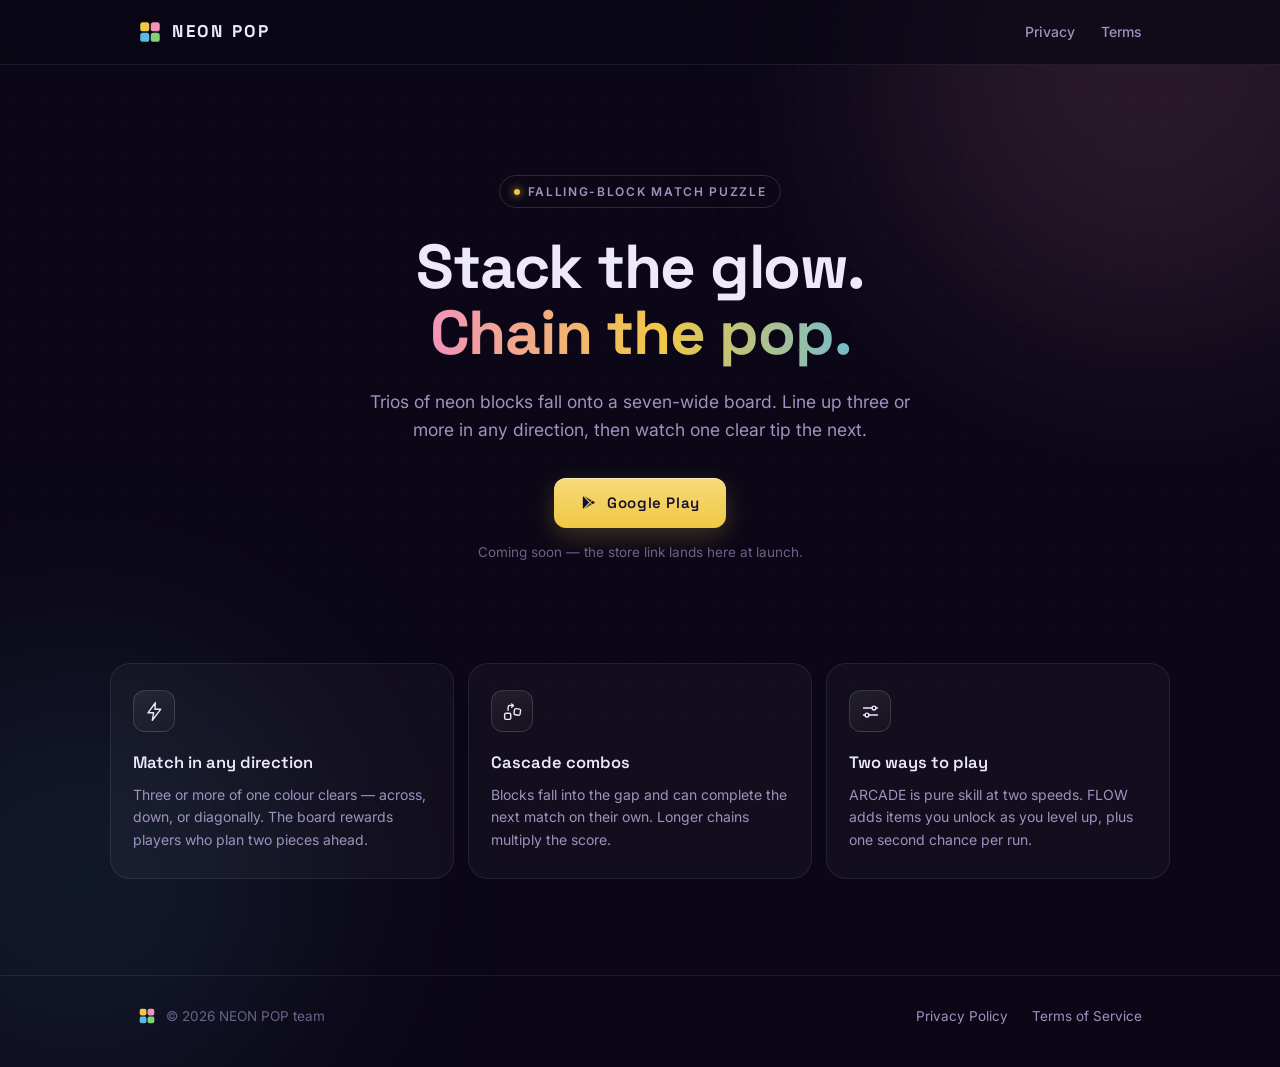
==== commit 1375f911: "Drop the mockup phone from the hero; centre the layout" ====
--- a/index.html
+++ b/index.html
@@ -60,8 +60,7 @@
   .nav-links a:hover { color: var(--ink); }
 
   /* ───────── Hero ───────── */
-  .hero { display: grid; grid-template-columns: 1.05fr 0.95fr; gap: 52px; align-items: center;
-    padding: 84px 0 92px; }
+  .hero { text-align: center; padding: 110px 0 96px; }
   .eyebrow {
     display: inline-flex; align-items: center; gap: 8px;
     border: 1px solid var(--hairline-strong); border-radius: 999px;
@@ -76,7 +75,7 @@
     background: linear-gradient(92deg, var(--pink) 0%, var(--gold) 55%, var(--blue) 110%);
     -webkit-background-clip: text; background-clip: text; color: transparent;
   }
-  .lede { color: var(--dim); font-size: 17px; max-width: 45ch; margin-bottom: 32px; }
+  .lede { color: var(--dim); font-size: 17.5px; max-width: 52ch; margin: 0 auto 34px; }
   .btn-primary {
     display: inline-flex; align-items: center; gap: 10px;
     font-family: var(--font-display); font-weight: 600; font-size: 15px; letter-spacing: 0.04em;
@@ -89,93 +88,6 @@
   .btn-primary:hover { transform: translateY(-1px);
     box-shadow: 0 1px 0 rgba(255,255,255,0.5) inset, 0 12px 30px rgba(240, 200, 69, 0.3); }
   .note { color: var(--faint); font-size: 13.5px; margin-top: 14px; }
-
-  /* ───────── 手机:照游戏实际界面 1:1 复刻 ───────── */
-  .device-slot { display: flex; justify-content: center; perspective: 1400px; }
-  .device {
-    width: 292px; height: 604px; border-radius: 42px; position: relative;
-    background: linear-gradient(160deg, #201736 0%, #120C24 100%);
-    border: 1px solid var(--hairline-strong);
-    box-shadow: 0 40px 80px rgba(0,0,0,0.55), 0 0 60px rgba(242, 147, 187, 0.07);
-    transform: rotateY(-7deg) rotateX(3deg);
-    animation: float 7s ease-in-out infinite;
-  }
-  @keyframes float {
-    0%, 100% { transform: rotateY(-7deg) rotateX(3deg) translateY(0); }
-    50%      { transform: rotateY(-7deg) rotateX(3deg) translateY(-12px); }
-  }
-  .device::before { content: ""; position: absolute; top: 15px; left: 50%; transform: translateX(-50%);
-    width: 62px; height: 5px; border-radius: 3px; background: rgba(255,255,255,0.1); }
-  .screen {
-    position: absolute; inset: 32px 13px 13px; border-radius: 28px; overflow: hidden;
-    background: radial-gradient(130% 80% at 50% 100%, #3A1B48 0%, #1B1136 45%, #120B24 100%);
-  }
-
-  /* HUD:左上 SCORE + LEVEL 药丸,右上 NEXT 面板 + 暂停 —— 与游戏同构 */
-  .hud-score { position: absolute; left: 14px; top: 12px; }
-  .hud-score .lbl { font-size: 8px; letter-spacing: 0.16em; color: #E3BEBA; font-weight: 600; }
-  .hud-score .num { font-family: var(--font-display); font-weight: 700; font-size: 27px; line-height: 1;
-    margin-top: 1px;
-    background: linear-gradient(180deg, #FFFFFF 55%, #BAAEFF 100%);
-    -webkit-background-clip: text; background-clip: text; color: transparent; }
-  .hud-level { position: absolute; left: 14px; top: 52px;
-    background: linear-gradient(180deg, #F7DA7A, var(--gold)); color: #150E2D;
-    font-family: var(--font-display); font-weight: 700; font-size: 8px; letter-spacing: 0.06em;
-    padding: 3px 10px; border-radius: 999px; }
-  .hud-next { position: absolute; right: 40px; top: 10px; width: 27px;
-    background: rgba(255,255,255,0.05); border: 1px solid var(--hairline);
-    border-radius: 999px; padding: 5px 0 6px; text-align: center; }
-  .hud-next .lbl { font-size: 6.5px; letter-spacing: 0.14em; color: #E3BEBA; font-weight: 600;
-    display: block; margin-bottom: 4px; }
-  .hud-next .tile { width: 17px; height: 17px; margin: 0 auto 3px; }
-  .hud-pause { position: absolute; right: 11px; top: 12px; width: 21px; height: 21px;
-    border-radius: 50%; border: 1.5px solid rgba(123, 231, 255, 0.55);
-    display: flex; align-items: center; justify-content: center; gap: 2px; }
-  .hud-pause i { width: 2px; height: 7px; border-radius: 1px; background: rgba(123, 231, 255, 0.85); }
-
-  /* 棋盘:7 列(与 GameplayConst.DEFAULT_COLS 一致) */
-  .board { position: absolute; left: 50%; transform: translateX(-50%); bottom: 26px;
-    display: grid; grid-template-columns: repeat(7, 24px); grid-auto-rows: 24px; gap: 2px; }
-  .cell { border-radius: 3px; background: rgba(255,255,255,0.028);
-    box-shadow: inset 0 0 0 1px rgba(255,255,255,0.02); }
-
-  /* 方块:斜面积木(亮上左 / 暗下右 边框 + 平光面),与游戏贴图同构 */
-  .tile { border-radius: 3px; position: relative;
-    box-shadow: inset 2.5px 2.5px 3px rgba(255,255,255,0.5),
-                inset -2.5px -2.5px 3px rgba(0,0,0,0.34),
-                inset 0 0 0 1px rgba(255,255,255,0.1); }
-  .t-red   { background: linear-gradient(160deg, #E2585A, #B32E30); }
-  .t-green { background: linear-gradient(160deg, #9BE092, #6BB962); }
-  .t-blue  { background: linear-gradient(160deg, #82CEF0, #4098CC); }
-  .t-gold  { background: linear-gradient(160deg, #F6D874, #DCB236); }
-  .t-pink  { background: linear-gradient(160deg, #F7B7D0, #E07FA6); }
-
-  /* 下落中的竖三连(唯一形状 Vertical3) */
-    /* margin-left 对准第 4 列(空槽列):格 24 + 缝 2,列 3 相对棋盘中心 = -15 */
-  .falling { position: absolute; left: 50%; margin-left: -15px; bottom: 26px;
-    display: grid; grid-auto-rows: 24px; gap: 2px; width: 24px;
-    animation: fall 6.5s cubic-bezier(0.42, 0, 0.85, 1) infinite; }
-  @keyframes fall {
-    0%   { transform: translateY(-330px); opacity: 0; }
-    7%   { opacity: 1; }
-    52%  { transform: translateY(-52px); opacity: 1; }   /* 正好填满第 4 列那三格空槽 */
-    60%  { transform: translateY(-52px); opacity: 0; }   /* 三连成立 → 消失 */
-    100% { transform: translateY(-52px); opacity: 0; }
-  }
-  /* 消除闪光:落定那一行 */
-  /* 只闪成三连的那三格(第 7 行 c2..c4),与游戏"只清匹配到的格"一致 */
-  .clear-row { position: absolute; left: 50%; margin-left: -39px; bottom: 78px;
-    width: 76px; height: 24px; border-radius: 4px;
-    background: linear-gradient(90deg, transparent, rgba(255,255,255,0.9) 45%, rgba(240,200,69,0.9) 55%, transparent);
-    filter: blur(2px); opacity: 0; animation: flash 6.5s ease-out infinite; }
-  @keyframes flash { 0%, 51% { opacity: 0; } 57% { opacity: 1; } 70%, 100% { opacity: 0; } }
-
-  /* 右侧进度光柱(ProgressColumnView) */
-  .prog { position: absolute; right: 27px; bottom: 118px; width: 7px; height: 180px;
-    border-radius: 4px; background: rgba(58, 43, 94, 0.9); overflow: hidden; }
-  .prog i { position: absolute; left: 0; right: 0; bottom: 0; height: 42%;
-    border-radius: 4px; background: linear-gradient(0deg, #4FE3D6, #6C8CFF 55%, #E86FD0);
-    box-shadow: 0 0 10px rgba(108, 140, 255, 0.7); }
 
   /* ───────── 特性 ───────── */
   .features { padding: 4px 0 96px; }
@@ -199,14 +111,8 @@
   .foot-links a:hover { color: var(--ink); }
 
   @media (max-width: 880px) {
-    .hero { grid-template-columns: 1fr; padding: 52px 0 60px; text-align: center; }
-    .lede { margin-inline: auto; }
-    .device-slot { order: -1; }
+    .hero { padding: 72px 0 64px; }
     .features-grid { grid-template-columns: 1fr; }
-  }
-  @media (prefers-reduced-motion: reduce) {
-    .device, .falling, .clear-row { animation: none; }
-    .falling { transform: translateY(-130px); }
   }
 </style>
 </head>
@@ -235,7 +141,6 @@
 
 <main>
   <section class="wrap hero">
-    <div>
       <span class="eyebrow">Falling-block match puzzle</span>
       <h1>Stack the glow.<br><span class="grad">Chain the pop.</span></h1>
       <p class="lede">Trios of neon blocks fall onto a seven-wide board. Line up three or more
@@ -250,46 +155,7 @@
         Google Play
       </a>
       <p class="note">Coming soon — the store link lands here at launch.</p>
-    </div>
-
-    <div class="device-slot">
-      <div class="device" role="img" aria-label="NEON POP gameplay screen">
-        <div class="screen">
-          <div class="hud-score"><span class="lbl">SCORE</span><div class="num">7,860</div></div>
-          <div class="hud-level">LEVEL 4</div>
-          <div class="hud-next">
-            <span class="lbl">NEXT</span>
-            <div class="tile t-pink"></div>
-            <div class="tile t-gold"></div>
-            <div class="tile t-blue"></div>
-          </div>
-          <div class="hud-pause"><i></i><i></i></div>
-
-          <div class="prog"><i></i></div>
-
-          <div class="falling">
-            <div class="tile t-green"></div>
-            <div class="tile t-red"></div>
-            <div class="tile t-red"></div>
-          </div>
-
-          <div class="board" aria-hidden="true">
-            <!-- 上四行空 -->
-            <div class="cell"></div><div class="cell"></div><div class="cell"></div><div class="cell"></div><div class="cell"></div><div class="cell"></div><div class="cell"></div>
-            <div class="cell"></div><div class="cell"></div><div class="cell"></div><div class="cell"></div><div class="cell"></div><div class="cell"></div><div class="cell"></div>
-            <div class="cell"></div><div class="cell"></div><div class="cell"></div><div class="cell"></div><div class="cell"></div><div class="cell"></div><div class="cell"></div>
-            <div class="cell"></div><div class="cell"></div><div class="cell"></div><div class="cell"></div><div class="cell"></div><div class="cell"></div><div class="cell"></div>
-            <!-- 堆起来的五行 -->
-            <div class="cell"></div><div class="cell"></div><div class="tile t-gold"></div><div class="cell"></div><div class="cell"></div><div class="tile t-pink"></div><div class="cell"></div>
-            <div class="cell"></div><div class="tile t-blue"></div><div class="tile t-green"></div><div class="cell"></div><div class="tile t-gold"></div><div class="tile t-red"></div><div class="cell"></div>
-            <div class="tile t-pink"></div><div class="tile t-gold"></div><div class="tile t-red"></div><div class="cell"></div><div class="tile t-red"></div><div class="tile t-green"></div><div class="tile t-gold"></div>
-            <div class="tile t-green"></div><div class="tile t-red"></div><div class="tile t-blue"></div><div class="tile t-pink"></div><div class="tile t-gold"></div><div class="tile t-blue"></div><div class="tile t-red"></div>
-            <div class="tile t-gold"></div><div class="tile t-pink"></div><div class="tile t-green"></div><div class="tile t-red"></div><div class="tile t-pink"></div><div class="tile t-gold"></div><div class="tile t-green"></div>
-          </div>
-          <div class="clear-row"></div>
-        </div>
-      </div>
-    </div>
+      <!-- 真机截图就位后放这里:<img src="screenshot.png" alt="NEON POP gameplay" width="292"> -->
   </section>
 
   <section class="wrap features">
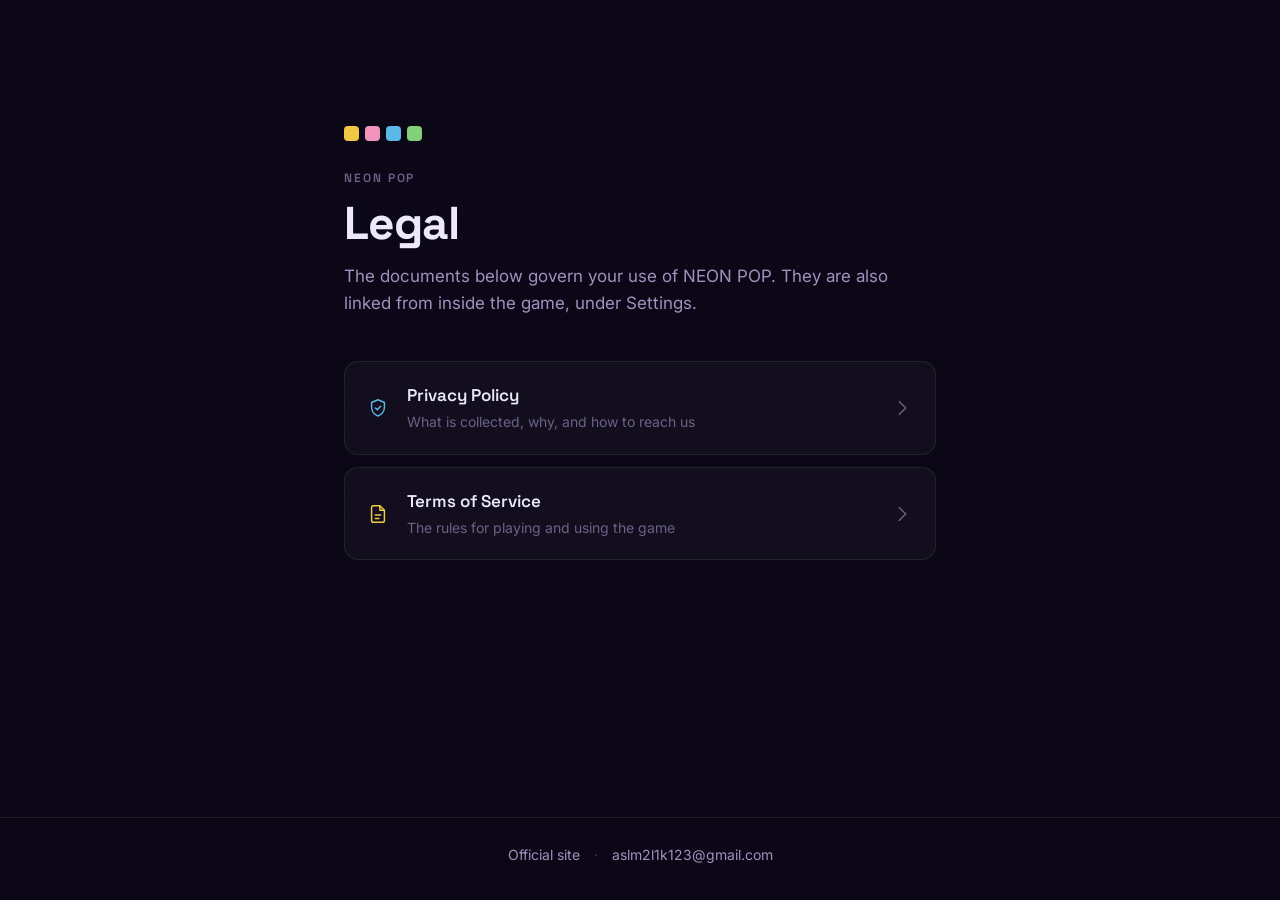
==== commit 3908b645: "Split landing page out; index.html is now a legal directory" ====
--- a/index.html
+++ b/index.html
@@ -3,8 +3,9 @@
 <head>
 <meta charset="UTF-8">
 <meta name="viewport" content="width=device-width, initial-scale=1.0">
-<title>NEON POP — Falling-Block Match Puzzle</title>
-<meta name="description" content="NEON POP is a neon-lit falling-block match puzzle. Drop trios onto a 7-wide board, match three or more, chain the cascade.">
+<title>NEON POP — Legal</title>
+<meta name="description" content="Privacy policy and terms of service for the NEON POP mobile game.">
+<link rel="canonical" href="https://wish-go.github.io/neonpop-legal/">
 <link rel="icon" href="data:image/svg+xml,%3Csvg xmlns='http://www.w3.org/2000/svg' viewBox='0 0 32 32'%3E%3Crect x='3' y='3' width='12' height='12' rx='3' fill='%23F0C845'/%3E%3Crect x='17' y='3' width='12' height='12' rx='3' fill='%23F293BB'/%3E%3Crect x='3' y='17' width='12' height='12' rx='3' fill='%235CB8E7'/%3E%3Crect x='17' y='17' width='12' height='12' rx='3' fill='%2382D179'/%3E%3C/svg%3E">
 <link rel="preconnect" href="https://fonts.googleapis.com">
 <link rel="preconnect" href="https://fonts.gstatic.com" crossorigin>
@@ -23,7 +24,6 @@
     --pink: #F293BB;
     --blue: #5CB8E7;
     --green: #82D179;
-    --red: #CE3537;
     --font-display: "Space Grotesk", "Segoe UI", system-ui, sans-serif;
     --font-body: "Inter", "Segoe UI", system-ui, sans-serif;
   }
@@ -31,189 +31,115 @@
   body {
     background: var(--bg); color: var(--ink);
     font-family: var(--font-body); font-size: 16px; line-height: 1.6;
-    -webkit-font-smoothing: antialiased; overflow-x: hidden;
+    -webkit-font-smoothing: antialiased;
+    min-height: 100vh; display: flex; flex-direction: column;
   }
   .ambient {
     position: fixed; inset: 0; z-index: -1; pointer-events: none;
     background-image: radial-gradient(rgba(255,255,255,0.045) 1px, transparent 1px);
     background-size: 28px 28px;
-    mask-image: radial-gradient(75% 60% at 50% 30%, #000 0%, transparent 100%);
-    -webkit-mask-image: radial-gradient(75% 60% at 50% 30%, #000 0%, transparent 100%);
+    mask-image: radial-gradient(70% 55% at 50% 25%, #000 0%, transparent 100%);
+    -webkit-mask-image: radial-gradient(70% 55% at 50% 25%, #000 0%, transparent 100%);
   }
-  .orb { position: fixed; border-radius: 50%; filter: blur(110px); z-index: -2; pointer-events: none; }
-  .orb-a { width: 520px; height: 520px; top: -190px; right: -130px; background: rgba(242, 147, 187, 0.13); }
-  .orb-b { width: 460px; height: 460px; bottom: -210px; left: -150px; background: rgba(92, 184, 231, 0.10); }
-
-  .wrap { max-width: 1060px; margin: 0 auto; padding: 0 28px; }
-
-  header {
-    position: sticky; top: 0; z-index: 10;
-    backdrop-filter: blur(14px); -webkit-backdrop-filter: blur(14px);
-    background: rgba(11, 7, 22, 0.72);
-    border-bottom: 1px solid var(--hairline);
+  main {
+    flex: 1; width: 100%; max-width: 640px; margin: 0 auto;
+    padding: clamp(72px, 14vh, 152px) 24px 64px;
   }
-  .nav { display: flex; align-items: center; justify-content: space-between; height: 64px; }
-  .brand { display: flex; align-items: center; gap: 10px; text-decoration: none; color: var(--ink); }
-  .brand-name { font-family: var(--font-display); font-weight: 700; font-size: 17px; letter-spacing: 0.16em; }
-  .nav-links { display: flex; align-items: center; gap: 26px; }
-  .nav-links a { color: var(--dim); text-decoration: none; font-size: 14px; font-weight: 500; transition: color 0.18s; }
-  .nav-links a:hover { color: var(--ink); }
-
-  /* ───────── Hero ───────── */
-  .hero { text-align: center; padding: 110px 0 96px; }
+  .mark { display: flex; gap: 6px; margin-bottom: 28px; }
+  .mark i { width: 15px; height: 15px; border-radius: 4px; display: block; }
   .eyebrow {
-    display: inline-flex; align-items: center; gap: 8px;
-    border: 1px solid var(--hairline-strong); border-radius: 999px;
-    padding: 6px 14px; font-size: 12px; font-weight: 600; letter-spacing: 0.14em;
-    color: var(--dim); text-transform: uppercase; margin-bottom: 26px;
+    font-family: var(--font-display); font-size: 12px; font-weight: 600;
+    letter-spacing: 0.16em; text-transform: uppercase; color: var(--faint);
+    margin-bottom: 10px;
   }
-  .eyebrow::before { content: ""; width: 6px; height: 6px; border-radius: 50%;
-    background: var(--gold); box-shadow: 0 0 8px var(--gold); }
-  h1 { font-family: var(--font-display); font-weight: 700;
-    font-size: clamp(40px, 5.6vw, 62px); line-height: 1.06; letter-spacing: -0.02em; margin-bottom: 22px; }
-  h1 .grad {
-    background: linear-gradient(92deg, var(--pink) 0%, var(--gold) 55%, var(--blue) 110%);
-    -webkit-background-clip: text; background-clip: text; color: transparent;
+  h1 {
+    font-family: var(--font-display); font-weight: 700;
+    font-size: clamp(34px, 6vw, 46px); line-height: 1.1;
+    letter-spacing: -0.02em; margin-bottom: 14px;
   }
-  .lede { color: var(--dim); font-size: 17.5px; max-width: 52ch; margin: 0 auto 34px; }
-  .btn-primary {
-    display: inline-flex; align-items: center; gap: 10px;
-    font-family: var(--font-display); font-weight: 600; font-size: 15px; letter-spacing: 0.04em;
-    color: #16102E; text-decoration: none;
-    background: linear-gradient(180deg, #F7DA7A, var(--gold));
-    padding: 13px 26px; border-radius: 12px;
-    box-shadow: 0 1px 0 rgba(255,255,255,0.5) inset, 0 8px 24px rgba(240, 200, 69, 0.22);
-    transition: transform 0.18s, box-shadow 0.18s;
+  .lede { color: var(--dim); font-size: 17px; margin-bottom: 44px; max-width: 52ch; }
+  .docs { display: grid; gap: 12px; }
+  .doc {
+    display: flex; align-items: center; gap: 18px;
+    padding: 20px 22px; text-decoration: none; color: inherit;
+    background: var(--surface); border: 1px solid var(--hairline);
+    border-radius: 14px;
+    transition: background .18s ease, border-color .18s ease, transform .18s ease;
   }
-  .btn-primary:hover { transform: translateY(-1px);
-    box-shadow: 0 1px 0 rgba(255,255,255,0.5) inset, 0 12px 30px rgba(240, 200, 69, 0.3); }
-  .note { color: var(--faint); font-size: 13.5px; margin-top: 14px; }
-
-  /* ───────── 特性 ───────── */
-  .features { padding: 4px 0 96px; }
-  .features-grid { display: grid; grid-template-columns: repeat(3, 1fr); gap: 14px; }
-  .card { background: var(--surface); border: 1px solid var(--hairline); border-radius: 20px;
-    padding: 26px 22px; transition: background 0.22s, border-color 0.22s, transform 0.22s; }
-  .card:hover { background: var(--surface-hover); border-color: var(--hairline-strong); transform: translateY(-3px); }
-  .icon-tile { width: 42px; height: 42px; border-radius: 12px;
-    display: flex; align-items: center; justify-content: center;
-    border: 1px solid var(--hairline-strong);
-    background: linear-gradient(160deg, rgba(255,255,255,0.07), rgba(255,255,255,0.015));
-    margin-bottom: 18px; color: var(--ink); }
-  .card h3 { font-family: var(--font-display); font-weight: 600; font-size: 16.5px; margin-bottom: 7px; }
-  .card p { color: var(--dim); font-size: 14px; line-height: 1.62; }
-
-  footer { border-top: 1px solid var(--hairline); padding: 30px 0 40px; }
-  .foot { display: flex; align-items: center; justify-content: space-between; gap: 18px; flex-wrap: wrap; }
-  .foot-left { display: flex; align-items: center; gap: 10px; color: var(--faint); font-size: 13.5px; }
-  .foot-links { display: flex; gap: 24px; }
-  .foot-links a { color: var(--dim); text-decoration: none; font-size: 13.5px; transition: color 0.18s; }
-  .foot-links a:hover { color: var(--ink); }
-
-  @media (max-width: 880px) {
-    .hero { padding: 72px 0 64px; }
-    .features-grid { grid-template-columns: 1fr; }
+  .doc:hover {
+    background: var(--surface-hover); border-color: var(--hairline-strong);
+    transform: translateY(-1px);
   }
+  .doc > svg { flex: none; width: 22px; height: 22px; stroke-width: 1.6; }
+  .doc-body { flex: 1; min-width: 0; display: block; }
+  .doc-title { font-family: var(--font-display); font-weight: 600; font-size: 17px; display: block; }
+  .doc-note { color: var(--faint); font-size: 14px; margin-top: 2px; display: block; }
+  .doc-go { color: var(--faint); flex: none; width: 18px; height: 18px; }
+  .doc:hover .doc-go { color: var(--dim); }
+  footer {
+    border-top: 1px solid var(--hairline);
+    padding: 26px 24px 34px; text-align: center;
+    color: var(--faint); font-size: 14px;
+  }
+  footer a { color: var(--dim); text-decoration: none; }
+  footer a:hover { color: var(--ink); text-decoration: underline; }
+  .sep { margin: 0 10px; opacity: .5; }
 </style>
 </head>
 <body>
 <div class="ambient"></div>
-<div class="orb orb-a"></div>
-<div class="orb orb-b"></div>
-
-<header>
-  <div class="wrap nav">
-    <a class="brand" href="index.html">
-      <svg width="24" height="24" viewBox="0 0 32 32" fill="none" aria-hidden="true">
-        <rect x="3"  y="3"  width="12" height="12" rx="3.5" fill="#F0C845"/>
-        <rect x="17" y="3"  width="12" height="12" rx="3.5" fill="#F293BB"/>
-        <rect x="3"  y="17" width="12" height="12" rx="3.5" fill="#5CB8E7"/>
-        <rect x="17" y="17" width="12" height="12" rx="3.5" fill="#82D179"/>
-      </svg>
-      <span class="brand-name">NEON&nbsp;POP</span>
-    </a>
-    <nav class="nav-links">
-      <a href="privacy.html">Privacy</a>
-      <a href="terms.html">Terms</a>
-    </nav>
-  </div>
-</header>
 
 <main>
-  <section class="wrap hero">
-      <span class="eyebrow">Falling-block match puzzle</span>
-      <h1>Stack the glow.<br><span class="grad">Chain the pop.</span></h1>
-      <p class="lede">Trios of neon blocks fall onto a seven-wide board. Line up three or more
-        in any direction, then watch one clear tip the next.</p>
-      <a class="btn-primary" href="#" aria-disabled="true">
-        <svg width="17" height="17" viewBox="0 0 24 24" fill="currentColor" aria-hidden="true">
-          <path d="M4.5 3.3c-.3.3-.5.8-.5 1.4v14.6c0 .6.2 1.1.5 1.4l8.3-8.7L4.5 3.3Z"/>
-          <path d="M16.7 9.1 6.3 3.2l7.9 8.1 2.5-2.2Z" opacity="0.85"/>
-          <path d="M16.7 14.9l-2.5-2.2-7.9 8.1 10.4-5.9Z" opacity="0.7"/>
-          <path d="M20.2 10.9l-2.6-1.5-2.8 2.6 2.8 2.6 2.6-1.5c.9-.5.9-1.7 0-2.2Z" opacity="0.95"/>
-        </svg>
-        Google Play
-      </a>
-      <p class="note">Coming soon — the store link lands here at launch.</p>
-      <!-- 真机截图就位后放这里:<img src="screenshot.png" alt="NEON POP gameplay" width="292"> -->
-  </section>
+  <div class="mark">
+    <i style="background:var(--gold)"></i>
+    <i style="background:var(--pink)"></i>
+    <i style="background:var(--blue)"></i>
+    <i style="background:var(--green)"></i>
+  </div>
 
-  <section class="wrap features">
-    <div class="features-grid">
-      <div class="card">
-        <div class="icon-tile">
-          <svg width="21" height="21" viewBox="0 0 24 24" fill="none" stroke="currentColor" stroke-width="1.6" stroke-linecap="round" stroke-linejoin="round" aria-hidden="true">
-            <path d="M13 2 4.5 13.5H11L9.5 22 19 9.5h-6.5L13 2Z"/>
-          </svg>
-        </div>
-        <h3>Match in any direction</h3>
-        <p>Three or more of one colour clears — across, down, or diagonally. The board rewards
-          players who plan two pieces ahead.</p>
-      </div>
-      <div class="card">
-        <div class="icon-tile">
-          <svg width="21" height="21" viewBox="0 0 24 24" fill="none" stroke="currentColor" stroke-width="1.6" stroke-linecap="round" stroke-linejoin="round" aria-hidden="true">
-            <rect x="3" y="14" width="7" height="7" rx="1.6"/>
-            <rect x="14" y="9" width="7" height="7" rx="1.6" transform="rotate(8 17.5 12.5)"/>
-            <path d="M7 10.5V7a2 2 0 0 1 2-2h3.5"/>
-            <path d="m11 3.5 2 1.8-2 1.8"/>
-          </svg>
-        </div>
-        <h3>Cascade combos</h3>
-        <p>Blocks fall into the gap and can complete the next match on their own. Longer chains
-          multiply the score.</p>
-      </div>
-      <div class="card">
-        <div class="icon-tile">
-          <svg width="21" height="21" viewBox="0 0 24 24" fill="none" stroke="currentColor" stroke-width="1.6" stroke-linecap="round" stroke-linejoin="round" aria-hidden="true">
-            <path d="M4 8h10M18 8h2"/><circle cx="16" cy="8" r="2.2"/>
-            <path d="M4 16h2M10 16h10"/><circle cx="8" cy="16" r="2.2"/>
-          </svg>
-        </div>
-        <h3>Two ways to play</h3>
-        <p>ARCADE is pure skill at two speeds. FLOW adds items you unlock as you level up, plus
-          one second chance per run.</p>
-      </div>
-    </div>
-  </section>
+  <p class="eyebrow">NEON POP</p>
+  <h1>Legal</h1>
+  <p class="lede">
+    The documents below govern your use of NEON POP. They are also linked from
+    inside the game, under Settings.
+  </p>
+
+  <div class="docs">
+    <a class="doc" href="privacy.html">
+      <svg viewBox="0 0 24 24" fill="none" stroke="var(--blue)" stroke-linecap="round" stroke-linejoin="round">
+        <path d="M12 3l7 3v5c0 4.4-2.9 8.4-7 9.7C7.9 19.4 5 15.4 5 11V6l7-3z"/>
+        <path d="M9.2 12l2 2 3.6-3.8"/>
+      </svg>
+      <span class="doc-body">
+        <span class="doc-title">Privacy Policy</span>
+        <span class="doc-note">What is collected, why, and how to reach us</span>
+      </span>
+      <svg class="doc-go" viewBox="0 0 24 24" fill="none" stroke="currentColor" stroke-linecap="round" stroke-linejoin="round">
+        <path d="M9 5l7 7-7 7"/>
+      </svg>
+    </a>
+
+    <a class="doc" href="terms.html">
+      <svg viewBox="0 0 24 24" fill="none" stroke="var(--gold)" stroke-linecap="round" stroke-linejoin="round">
+        <path d="M14 3H7a2 2 0 0 0-2 2v14a2 2 0 0 0 2 2h10a2 2 0 0 0 2-2V8l-5-5z"/>
+        <path d="M14 3v5h5"/><path d="M9 13h6"/><path d="M9 17h4"/>
+      </svg>
+      <span class="doc-body">
+        <span class="doc-title">Terms of Service</span>
+        <span class="doc-note">The rules for playing and using the game</span>
+      </span>
+      <svg class="doc-go" viewBox="0 0 24 24" fill="none" stroke="currentColor" stroke-linecap="round" stroke-linejoin="round">
+        <path d="M9 5l7 7-7 7"/>
+      </svg>
+    </a>
+  </div>
 </main>
 
 <footer>
-  <div class="wrap foot">
-    <div class="foot-left">
-      <svg width="18" height="18" viewBox="0 0 32 32" fill="none" aria-hidden="true">
-        <rect x="3"  y="3"  width="12" height="12" rx="3.5" fill="#F0C845"/>
-        <rect x="17" y="3"  width="12" height="12" rx="3.5" fill="#F293BB"/>
-        <rect x="3"  y="17" width="12" height="12" rx="3.5" fill="#5CB8E7"/>
-        <rect x="17" y="17" width="12" height="12" rx="3.5" fill="#82D179"/>
-      </svg>
-      <span>© 2026 NEON POP team</span>
-    </div>
-    <nav class="foot-links">
-      <a href="privacy.html">Privacy Policy</a>
-      <a href="terms.html">Terms of Service</a>
-    </nav>
-  </div>
+  <a href="https://wish-go.github.io/neon-pop/">Official site</a>
+  <span class="sep">·</span>
+  <a href="mailto:aslm2l1k123@gmail.com">aslm2l1k123@gmail.com</a>
 </footer>
+
 </body>
 </html>
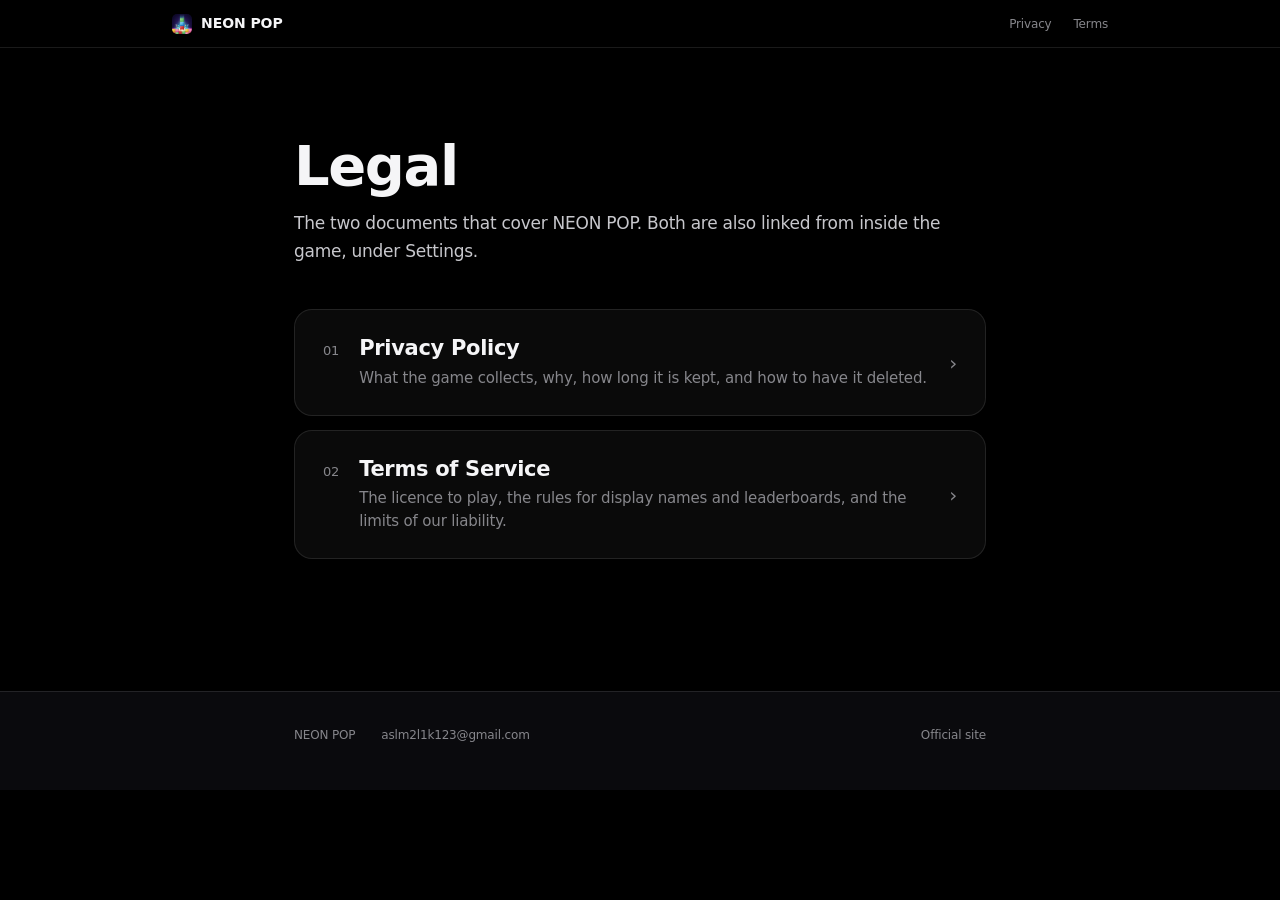
==== commit 2d4d85a4: "Redesign all three pages; split README for readers" ====
--- a/index.html
+++ b/index.html
@@ -2,143 +2,90 @@
 <html lang="en">
 <head>
 <meta charset="UTF-8">
-<meta name="viewport" content="width=device-width, initial-scale=1.0">
-<title>NEON POP — Legal</title>
-<meta name="description" content="Privacy policy and terms of service for the NEON POP mobile game.">
+<meta name="viewport" content="width=device-width, initial-scale=1">
+<title>Legal — NEON POP</title>
+<meta name="description" content="Privacy Policy and Terms of Service for the mobile game NEON POP.">
 <link rel="canonical" href="https://wish-go.github.io/neonpop-legal/">
-<link rel="icon" href="data:image/svg+xml,%3Csvg xmlns='http://www.w3.org/2000/svg' viewBox='0 0 32 32'%3E%3Crect x='3' y='3' width='12' height='12' rx='3' fill='%23F0C845'/%3E%3Crect x='17' y='3' width='12' height='12' rx='3' fill='%23F293BB'/%3E%3Crect x='3' y='17' width='12' height='12' rx='3' fill='%235CB8E7'/%3E%3Crect x='17' y='17' width='12' height='12' rx='3' fill='%2382D179'/%3E%3C/svg%3E">
-<link rel="preconnect" href="https://fonts.googleapis.com">
-<link rel="preconnect" href="https://fonts.gstatic.com" crossorigin>
-<link href="https://fonts.googleapis.com/css2?family=Space+Grotesk:wght@500;600;700&family=Inter:wght@400;500;600&display=swap" rel="stylesheet">
+<meta name="theme-color" content="#000000">
+<link rel="icon" href="assets/icon-180.png">
+<link rel="apple-touch-icon" href="assets/icon-180.png">
+<link rel="stylesheet" href="legal.css">
 <style>
-  :root {
-    --bg: #0B0716;
-    --surface: rgba(255, 255, 255, 0.03);
-    --surface-hover: rgba(255, 255, 255, 0.055);
-    --hairline: rgba(255, 255, 255, 0.08);
-    --hairline-strong: rgba(255, 255, 255, 0.14);
-    --ink: #EDE9FA;
-    --dim: #9D93BE;
-    --faint: #6B6288;
-    --gold: #F0C845;
-    --pink: #F293BB;
-    --blue: #5CB8E7;
-    --green: #82D179;
-    --font-display: "Space Grotesk", "Segoe UI", system-ui, sans-serif;
-    --font-body: "Inter", "Segoe UI", system-ui, sans-serif;
+  .index-list { display: grid; gap: 14px; margin-top: 44px; }
+  .entry {
+    display: flex; align-items: baseline; gap: 20px;
+    padding: 26px 28px; text-decoration: none; color: inherit;
+    background: rgba(255, 255, 255, 0.04);
+    border: 1px solid var(--line); border-radius: 18px;
+    transition: background .2s ease, border-color .2s ease;
   }
-  * { margin: 0; padding: 0; box-sizing: border-box; }
-  body {
-    background: var(--bg); color: var(--ink);
-    font-family: var(--font-body); font-size: 16px; line-height: 1.6;
-    -webkit-font-smoothing: antialiased;
-    min-height: 100vh; display: flex; flex-direction: column;
+  .entry:hover {
+    background: rgba(255, 255, 255, 0.07);
+    border-color: rgba(255, 255, 255, 0.2);
+    text-decoration: none;
   }
-  .ambient {
-    position: fixed; inset: 0; z-index: -1; pointer-events: none;
-    background-image: radial-gradient(rgba(255,255,255,0.045) 1px, transparent 1px);
-    background-size: 28px 28px;
-    mask-image: radial-gradient(70% 55% at 50% 25%, #000 0%, transparent 100%);
-    -webkit-mask-image: radial-gradient(70% 55% at 50% 25%, #000 0%, transparent 100%);
+  .entry-n {
+    font-size: 13px; color: var(--grey); font-variant-numeric: tabular-nums;
+    flex: none; padding-top: 4px;
   }
-  main {
-    flex: 1; width: 100%; max-width: 640px; margin: 0 auto;
-    padding: clamp(72px, 14vh, 152px) 24px 64px;
-  }
-  .mark { display: flex; gap: 6px; margin-bottom: 28px; }
-  .mark i { width: 15px; height: 15px; border-radius: 4px; display: block; }
-  .eyebrow {
-    font-family: var(--font-display); font-size: 12px; font-weight: 600;
-    letter-spacing: 0.16em; text-transform: uppercase; color: var(--faint);
-    margin-bottom: 10px;
-  }
-  h1 {
-    font-family: var(--font-display); font-weight: 700;
-    font-size: clamp(34px, 6vw, 46px); line-height: 1.1;
-    letter-spacing: -0.02em; margin-bottom: 14px;
-  }
-  .lede { color: var(--dim); font-size: 17px; margin-bottom: 44px; max-width: 52ch; }
-  .docs { display: grid; gap: 12px; }
-  .doc {
-    display: flex; align-items: center; gap: 18px;
-    padding: 20px 22px; text-decoration: none; color: inherit;
-    background: var(--surface); border: 1px solid var(--hairline);
-    border-radius: 14px;
-    transition: background .18s ease, border-color .18s ease, transform .18s ease;
-  }
-  .doc:hover {
-    background: var(--surface-hover); border-color: var(--hairline-strong);
-    transform: translateY(-1px);
-  }
-  .doc > svg { flex: none; width: 22px; height: 22px; stroke-width: 1.6; }
-  .doc-body { flex: 1; min-width: 0; display: block; }
-  .doc-title { font-family: var(--font-display); font-weight: 600; font-size: 17px; display: block; }
-  .doc-note { color: var(--faint); font-size: 14px; margin-top: 2px; display: block; }
-  .doc-go { color: var(--faint); flex: none; width: 18px; height: 18px; }
-  .doc:hover .doc-go { color: var(--dim); }
-  footer {
-    border-top: 1px solid var(--hairline);
-    padding: 26px 24px 34px; text-align: center;
-    color: var(--faint); font-size: 14px;
-  }
-  footer a { color: var(--dim); text-decoration: none; }
-  footer a:hover { color: var(--ink); text-decoration: underline; }
-  .sep { margin: 0 10px; opacity: .5; }
+  .entry-b { flex: 1; min-width: 0; }
+  .entry h3 { font-size: 21px; margin-bottom: 5px; }
+  .entry p { color: var(--grey); font-size: 15px; line-height: 1.5; }
+  .entry-go { color: var(--grey); font-size: 20px; flex: none; align-self: center; }
+  .entry:hover .entry-go { color: var(--ink); }
 </style>
 </head>
 <body>
-<div class="ambient"></div>
 
-<main>
-  <div class="mark">
-    <i style="background:var(--gold)"></i>
-    <i style="background:var(--pink)"></i>
-    <i style="background:var(--blue)"></i>
-    <i style="background:var(--green)"></i>
+<nav class="nav">
+  <div class="nav-in">
+    <a class="nav-mark" href="./">
+      <img src="assets/icon-180.png" alt="">
+      <span class="nav-name">NEON POP</span>
+    </a>
+    <div class="nav-links">
+      <a href="privacy.html">Privacy</a>
+      <a href="terms.html">Terms</a>
+    </div>
   </div>
+</nav>
 
-  <p class="eyebrow">NEON POP</p>
-  <h1>Legal</h1>
-  <p class="lede">
-    The documents below govern your use of NEON POP. They are also linked from
-    inside the game, under Settings.
-  </p>
+<section class="doc">
+  <div class="measure">
+    <h1>Legal</h1>
+    <p class="lede" style="margin-bottom:0">
+      The two documents that cover NEON POP. Both are also linked from inside
+      the game, under Settings.
+    </p>
 
-  <div class="docs">
-    <a class="doc" href="privacy.html">
-      <svg viewBox="0 0 24 24" fill="none" stroke="var(--blue)" stroke-linecap="round" stroke-linejoin="round">
-        <path d="M12 3l7 3v5c0 4.4-2.9 8.4-7 9.7C7.9 19.4 5 15.4 5 11V6l7-3z"/>
-        <path d="M9.2 12l2 2 3.6-3.8"/>
-      </svg>
-      <span class="doc-body">
-        <span class="doc-title">Privacy Policy</span>
-        <span class="doc-note">What is collected, why, and how to reach us</span>
-      </span>
-      <svg class="doc-go" viewBox="0 0 24 24" fill="none" stroke="currentColor" stroke-linecap="round" stroke-linejoin="round">
-        <path d="M9 5l7 7-7 7"/>
-      </svg>
-    </a>
+    <div class="index-list">
+      <a class="entry" href="privacy.html">
+        <span class="entry-n">01</span>
+        <span class="entry-b">
+          <h3>Privacy Policy</h3>
+          <p>What the game collects, why, how long it is kept, and how to have it deleted.</p>
+        </span>
+        <span class="entry-go">&rsaquo;</span>
+      </a>
 
-    <a class="doc" href="terms.html">
-      <svg viewBox="0 0 24 24" fill="none" stroke="var(--gold)" stroke-linecap="round" stroke-linejoin="round">
-        <path d="M14 3H7a2 2 0 0 0-2 2v14a2 2 0 0 0 2 2h10a2 2 0 0 0 2-2V8l-5-5z"/>
-        <path d="M14 3v5h5"/><path d="M9 13h6"/><path d="M9 17h4"/>
-      </svg>
-      <span class="doc-body">
-        <span class="doc-title">Terms of Service</span>
-        <span class="doc-note">The rules for playing and using the game</span>
-      </span>
-      <svg class="doc-go" viewBox="0 0 24 24" fill="none" stroke="currentColor" stroke-linecap="round" stroke-linejoin="round">
-        <path d="M9 5l7 7-7 7"/>
-      </svg>
-    </a>
+      <a class="entry" href="terms.html">
+        <span class="entry-n">02</span>
+        <span class="entry-b">
+          <h3>Terms of Service</h3>
+          <p>The licence to play, the rules for display names and leaderboards, and the limits of our liability.</p>
+        </span>
+        <span class="entry-go">&rsaquo;</span>
+      </a>
+    </div>
   </div>
-</main>
+</section>
 
 <footer>
-  <a href="https://wish-go.github.io/neon-pop/">Official site</a>
-  <span class="sep">·</span>
-  <a href="mailto:aslm2l1k123@gmail.com">aslm2l1k123@gmail.com</a>
+  <div class="measure">
+    <span>NEON POP</span>
+    <a href="mailto:aslm2l1k123@gmail.com">aslm2l1k123@gmail.com</a>
+    <a class="spacer" href="https://wish-go.github.io/neon-pop/">Official site</a>
+  </div>
 </footer>
 
 </body>
--- a/legal.css
+++ b/legal.css
@@ -0,0 +1,162 @@
+:root {
+  --black: #000;
+  --panel: #0a0a0d;
+  --ink: #f5f5f7;
+  --grey: #86868b;
+  --line: rgba(255, 255, 255, 0.1);
+  --link: #2997ff;
+  --shell: 980px;
+  --measure: 692px;
+  --sans: -apple-system, BlinkMacSystemFont, "SF Pro Display", "SF Pro Text",
+          "Helvetica Neue", "Segoe UI", system-ui, sans-serif;
+}
+
+* { margin: 0; padding: 0; box-sizing: border-box; }
+
+html { -webkit-text-size-adjust: 100%; scroll-behavior: smooth; }
+
+body {
+  background: var(--black);
+  color: var(--ink);
+  font-family: var(--sans);
+  font-size: 17px;
+  line-height: 1.5;
+  letter-spacing: -0.01em;
+  -webkit-font-smoothing: antialiased;
+  -moz-osx-font-smoothing: grayscale;
+}
+
+img { display: block; max-width: 100%; height: auto; }
+
+a { color: var(--link); text-decoration: none; }
+a:hover { text-decoration: underline; }
+
+/* ── chrome ─────────────────────────────────────────── */
+
+.nav {
+  position: sticky; top: 0; z-index: 20;
+  height: 48px;
+  background: rgba(0, 0, 0, 0.72);
+  backdrop-filter: saturate(180%) blur(20px);
+  -webkit-backdrop-filter: saturate(180%) blur(20px);
+  border-bottom: 1px solid var(--line);
+}
+.nav-in {
+  max-width: var(--shell); height: 100%; margin: 0 auto;
+  padding: 0 22px;
+  display: flex; align-items: center; gap: 14px;
+}
+.nav-mark { display: flex; align-items: center; gap: 9px; }
+.nav-mark img { width: 20px; height: 20px; border-radius: 5px; }
+.nav-name {
+  font-size: 14px; font-weight: 600; color: var(--ink);
+  letter-spacing: -0.005em;
+}
+.nav-links { margin-left: auto; display: flex; gap: 22px; }
+.nav-links a { font-size: 12px; color: var(--grey); }
+.nav-links a:hover { color: var(--ink); text-decoration: none; }
+
+/* ── sections ───────────────────────────────────────── */
+
+section { padding: clamp(72px, 11vw, 132px) 22px; }
+.shell { max-width: var(--shell); margin: 0 auto; }
+.measure { max-width: var(--measure); margin: 0 auto; }
+.panel { background: var(--panel); }
+.center { text-align: center; }
+
+h1, h2, h3 { font-weight: 600; letter-spacing: -0.025em; line-height: 1.06; }
+
+h1 { font-size: clamp(44px, 8.4vw, 84px); }
+h2 { font-size: clamp(32px, 5.2vw, 52px); }
+h3 { font-size: 22px; letter-spacing: -0.015em; line-height: 1.2; }
+
+.lede {
+  font-size: clamp(19px, 2.3vw, 26px);
+  line-height: 1.35; letter-spacing: -0.015em;
+  color: var(--grey); font-weight: 500;
+}
+
+.sub { color: var(--grey); font-size: 17px; line-height: 1.55; }
+
+/* ── footer ─────────────────────────────────────────── */
+
+footer {
+  background: var(--panel);
+  border-top: 1px solid var(--line);
+  padding: 34px 22px 46px;
+  font-size: 12px; color: var(--grey);
+}
+footer .shell { display: flex; flex-wrap: wrap; gap: 12px 26px; align-items: center; }
+footer a { color: var(--grey); }
+footer a:hover { color: var(--ink); text-decoration: none; }
+footer .spacer { margin-left: auto; }
+
+/* ── legal documents ────────────────────────────────── */
+
+.doc { padding-top: clamp(56px, 8vw, 88px); }
+.doc h1 { font-size: clamp(36px, 5.6vw, 56px); margin-bottom: 14px; }
+.doc .stamp {
+  color: var(--grey); font-size: 15px;
+  padding-bottom: 30px; margin-bottom: 42px;
+  border-bottom: 1px solid var(--line);
+}
+.doc h2 {
+  font-size: 25px; letter-spacing: -0.018em;
+  margin: 52px 0 14px; scroll-margin-top: 72px;
+}
+.doc h2:first-of-type { margin-top: 0; }
+.doc p, .doc li { color: #c7c7cc; font-size: 17px; line-height: 1.65; }
+.doc p + p { margin-top: 15px; }
+.doc ul { margin: 15px 0 0; padding-left: 21px; }
+.doc li { margin-bottom: 9px; }
+.doc li::marker { color: var(--grey); }
+.doc strong { color: var(--ink); font-weight: 600; }
+
+.toc {
+  background: rgba(255, 255, 255, 0.04);
+  border: 1px solid var(--line);
+  border-radius: 16px;
+  padding: 22px 26px; margin-bottom: 52px;
+}
+.toc p {
+  font-size: 12px; font-weight: 600; color: var(--grey);
+  letter-spacing: 0.06em; text-transform: uppercase; margin-bottom: 12px;
+}
+.toc ol { margin: 0; padding-left: 19px; }
+.toc li { font-size: 15px; margin-bottom: 6px; color: var(--grey); }
+.toc a { color: var(--ink); }
+
+.callout {
+  background: rgba(41, 151, 255, 0.09);
+  border: 1px solid rgba(41, 151, 255, 0.22);
+  border-radius: 14px; padding: 20px 22px; margin: 24px 0 0;
+}
+.callout p { color: var(--ink); font-size: 16px; }
+
+.contact {
+  margin-top: 56px; padding-top: 30px;
+  border-top: 1px solid var(--line);
+}
+
+@media (prefers-reduced-motion: reduce) {
+  html { scroll-behavior: auto; }
+}
+
+/* ── legal-only ─────────────────────────────────────── */
+
+.nav-links a.on { color: var(--ink); }
+
+code {
+  font-family: ui-monospace, SFMono-Regular, "SF Mono", Menlo, monospace;
+  font-size: 0.9em;
+  background: rgba(255, 255, 255, 0.07);
+  border: 1px solid var(--line);
+  border-radius: 5px;
+  padding: 1px 6px;
+}
+
+footer .measure { display: flex; flex-wrap: wrap; gap: 12px 26px; align-items: center; }
+
+@media (min-width: 900px) {
+  .toc { position: sticky; top: 64px; }
+}
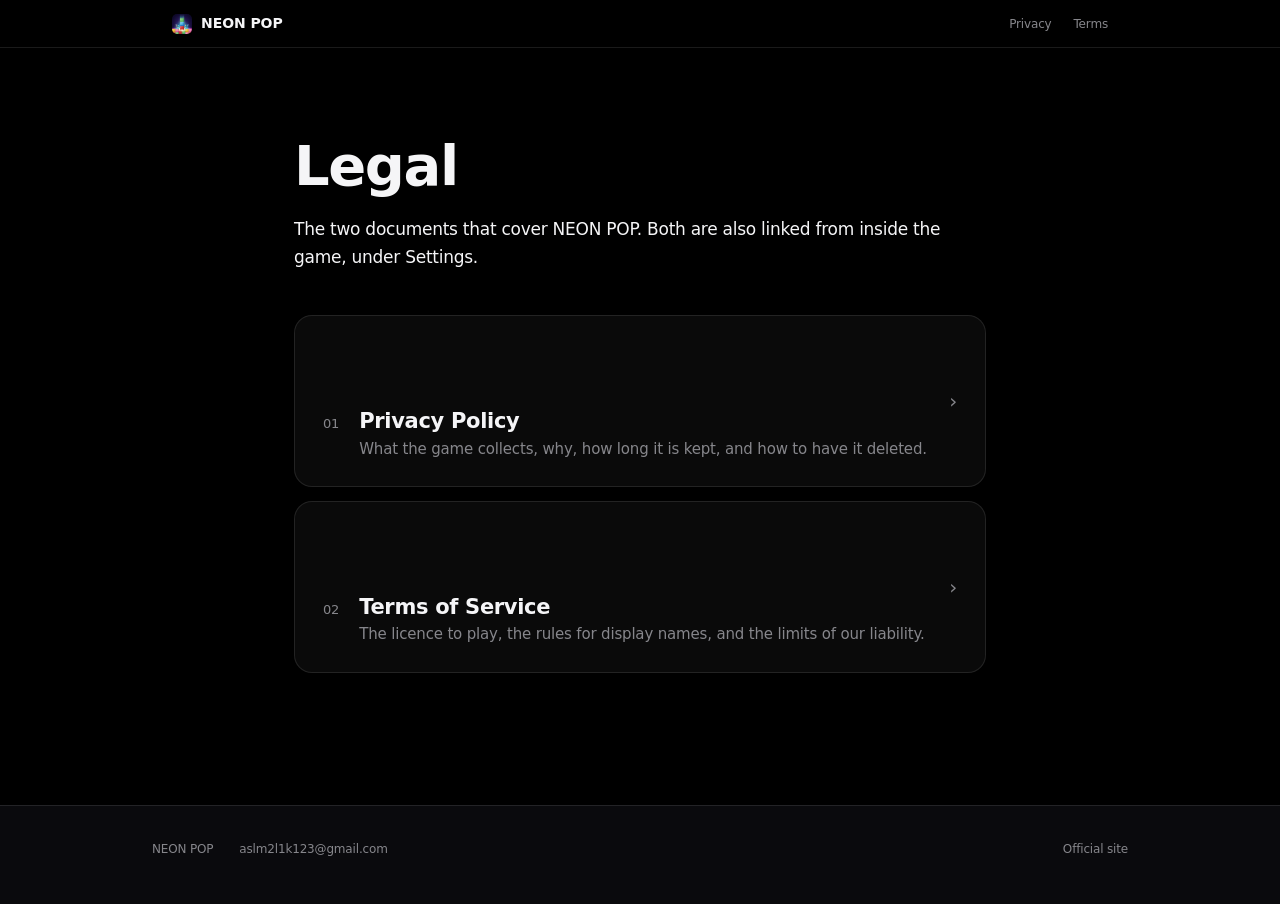
==== commit 10203798: "Fix stale leaderboard copy, update change dates, correct display-name claim Also: mobile tables carr" ====
--- a/index.html
+++ b/index.html
@@ -29,7 +29,7 @@
     flex: none; padding-top: 4px;
   }
   .entry-b { flex: 1; min-width: 0; }
-  .entry h3 { font-size: 21px; margin-bottom: 5px; }
+  .entry h2 { font-size: 21px; letter-spacing: -0.015em; margin-bottom: 5px; }
   .entry p { color: var(--grey); font-size: 15px; line-height: 1.5; }
   .entry-go { color: var(--grey); font-size: 20px; flex: none; align-self: center; }
   .entry:hover .entry-go { color: var(--ink); }
@@ -61,19 +61,19 @@
     <div class="index-list">
       <a class="entry" href="privacy.html">
         <span class="entry-n">01</span>
-        <span class="entry-b">
-          <h3>Privacy Policy</h3>
+        <div class="entry-b">
+          <h2>Privacy Policy</h2>
           <p>What the game collects, why, how long it is kept, and how to have it deleted.</p>
-        </span>
+        </div>
         <span class="entry-go">&rsaquo;</span>
       </a>
 
       <a class="entry" href="terms.html">
         <span class="entry-n">02</span>
-        <span class="entry-b">
-          <h3>Terms of Service</h3>
-          <p>The licence to play, the rules for display names and leaderboards, and the limits of our liability.</p>
-        </span>
+        <div class="entry-b">
+          <h2>Terms of Service</h2>
+          <p>The licence to play, the rules for display names, and the limits of our liability.</p>
+        </div>
         <span class="entry-go">&rsaquo;</span>
       </a>
     </div>
--- a/legal.css
+++ b/legal.css
@@ -2,11 +2,13 @@
   --black: #000;
   --panel: #0a0a0d;
   --ink: #f5f5f7;
+  --ink-2: var(--ink-2);   /* 正文灰,介于 ink 与 grey 之间 */
   --grey: #86868b;
   --line: rgba(255, 255, 255, 0.1);
   --link: #2997ff;
   --shell: 980px;
   --measure: 692px;
+  color-scheme: dark;
   --sans: -apple-system, BlinkMacSystemFont, "SF Pro Display", "SF Pro Text",
           "Helvetica Neue", "Segoe UI", system-ui, sans-serif;
 }
@@ -94,21 +96,27 @@
 /* ── legal documents ────────────────────────────────── */
 
 .doc { padding-top: clamp(56px, 8vw, 88px); }
-.doc h1 { font-size: clamp(36px, 5.6vw, 56px); margin-bottom: 14px; }
+.doc h1 { font-size: clamp(36px, 5.6vw, 56px); margin-bottom: 20px; }
 .doc .stamp {
   color: var(--grey); font-size: 15px;
-  padding-bottom: 30px; margin-bottom: 42px;
+  padding-bottom: 34px; margin-bottom: 50px;
   border-bottom: 1px solid var(--line);
 }
 .doc h2 {
-  font-size: 25px; letter-spacing: -0.018em;
-  margin: 52px 0 14px; scroll-margin-top: 72px;
-}
-.doc h2:first-of-type { margin-top: 0; }
-.doc p, .doc li { color: #c7c7cc; font-size: 17px; line-height: 1.65; }
-.doc p + p { margin-top: 15px; }
-.doc ul { margin: 15px 0 0; padding-left: 21px; }
-.doc li { margin-bottom: 9px; }
+  font-size: 29px; letter-spacing: -0.02em;
+  margin: 68px 0 18px; scroll-margin-top: 76px;
+}
+
+/* 二级小节(2.1 / 2.2)之前没有任何上边距,直接顶在上一段屁股上 */
+.doc h3 {
+  font-size: 21px; letter-spacing: -0.015em;
+  margin: 40px 0 12px; scroll-margin-top: 76px;
+}
+.doc h2 + h3 { margin-top: 26px; }
+.doc p, .doc li { color: var(--ink-2); font-size: 17px; line-height: 1.65; }
+.doc p + p { margin-top: 17px; }
+.doc ul { margin: 18px 0 0; padding-left: 22px; }
+.doc li { margin-bottom: 12px; }
 .doc li::marker { color: var(--grey); }
 .doc strong { color: var(--ink); font-weight: 600; }
 
@@ -129,12 +137,12 @@
 .callout {
   background: rgba(41, 151, 255, 0.09);
   border: 1px solid rgba(41, 151, 255, 0.22);
-  border-radius: 14px; padding: 20px 22px; margin: 24px 0 0;
+  border-radius: 16px; padding: 26px 28px; margin: 34px 0 8px;
 }
 .callout p { color: var(--ink); font-size: 16px; }
 
 .contact {
-  margin-top: 56px; padding-top: 30px;
+  margin-top: 72px; padding-top: 34px;
   border-top: 1px solid var(--line);
 }
 
@@ -157,6 +165,75 @@
 
 footer .measure { display: flex; flex-wrap: wrap; gap: 12px 26px; align-items: center; }
 
-@media (min-width: 900px) {
-  .toc { position: sticky; top: 64px; }
-}
+/* 正文在 >=1060px 拉宽到 976,页脚不跟就会右边界错开一大截 */
+@media (min-width: 1060px) {
+  .doc.with-toc ~ footer .measure,
+  footer .measure { max-width: 976px; }
+}
+
+
+/* 侧栏只在「确实有目录」的页面上开(section 带 .with-toc)。
+   之前这条挂在 .doc .measure 上,索引页没目录也吃到了栅格,
+   三个子元素被自动塞进两列 —— 标题在左、正文在右、卡片又回左。 */
+@media (min-width: 1060px) {
+  .doc.with-toc .measure {
+    max-width: 976px;
+    display: grid;
+    grid-template-columns: 212px minmax(0, 1fr);
+    column-gap: 56px;
+    align-items: start;
+  }
+  .doc.with-toc .toc {
+    grid-column: 1;
+    grid-row: 1;
+    position: sticky;
+    top: 68px;
+    margin-bottom: 0;
+    max-height: calc(100vh - 104px);
+    overflow-y: auto;
+    overscroll-behavior: contain;
+  }
+  .doc.with-toc .doc-body { grid-column: 2; grid-row: 1; min-width: 0; }
+  .doc.with-toc h1 { margin-top: -6px; }
+}
+
+table {
+  width: 100%;
+  border-collapse: collapse;
+  margin-top: 26px;
+  font-size: 15px;
+}
+th, td {
+  text-align: left;
+  padding: 16px 16px;
+  border-bottom: 1px solid var(--line);
+  vertical-align: top;
+  color: var(--ink-2);
+}
+th {
+  color: var(--grey);
+  font-weight: 600;
+  font-size: 12px;
+  letter-spacing: 0.05em;
+  text-transform: uppercase;
+  border-bottom-color: rgba(255, 255, 255, 0.2);
+}
+td a { overflow-wrap: anywhere; }
+
+@media (max-width: 620px) {
+  table, tbody, tr, td { display: block; }
+  /* 整行隐藏而不是只隐藏 th:只隐藏单元格的话,表头那个 tr 仍占位,
+     顶着 padding 和分隔线留下一条空带 */
+  thead, tr:first-child:has(th) { display: none; }
+  th { display: none; }
+  tr { border-bottom: 1px solid var(--line); padding: 14px 0; }
+  td { border: 0; padding: 5px 0 5px 0; }
+  /* 表头隐藏后列名必须由单元格自己带出来,否则读不出哪格是哪列 */
+  td[data-label]::before {
+    content: attr(data-label);
+    display: block;
+    font-size: 11px; letter-spacing: 0.06em; text-transform: uppercase;
+    color: var(--grey); margin-bottom: 2px;
+  }
+  td:first-child { color: var(--ink); font-weight: 600; }
+}
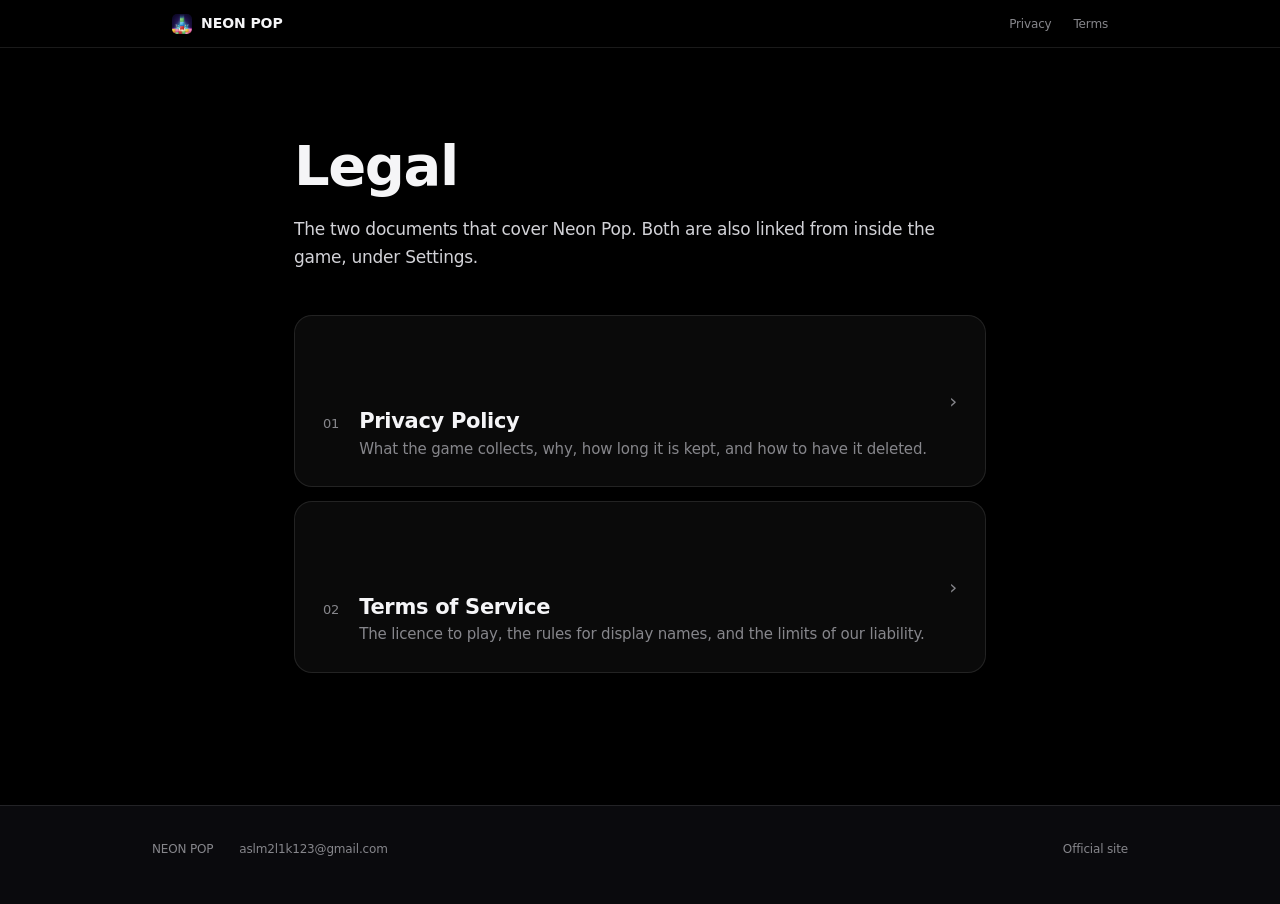
==== commit c122727e: "Use the product's real name, Neon Pop, in markup ProjectSettings.productName and the Play Console li" ====
--- a/index.html
+++ b/index.html
@@ -3,8 +3,8 @@
 <head>
 <meta charset="UTF-8">
 <meta name="viewport" content="width=device-width, initial-scale=1">
-<title>Legal — NEON POP</title>
-<meta name="description" content="Privacy Policy and Terms of Service for the mobile game NEON POP.">
+<title>Legal — Neon Pop</title>
+<meta name="description" content="Privacy Policy and Terms of Service for the mobile game Neon Pop.">
 <link rel="canonical" href="https://wish-go.github.io/neonpop-legal/">
 <meta name="theme-color" content="#000000">
 <link rel="icon" href="assets/icon-180.png">
@@ -41,7 +41,7 @@
   <div class="nav-in">
     <a class="nav-mark" href="./">
       <img src="assets/icon-180.png" alt="">
-      <span class="nav-name">NEON POP</span>
+      <span class="nav-name">Neon Pop</span>
     </a>
     <div class="nav-links">
       <a href="privacy.html">Privacy</a>
@@ -54,7 +54,7 @@
   <div class="measure">
     <h1>Legal</h1>
     <p class="lede" style="margin-bottom:0">
-      The two documents that cover NEON POP. Both are also linked from inside
+      The two documents that cover Neon Pop. Both are also linked from inside
       the game, under Settings.
     </p>
 
@@ -82,7 +82,7 @@
 
 <footer>
   <div class="measure">
-    <span>NEON POP</span>
+    <span>Neon Pop</span>
     <a href="mailto:aslm2l1k123@gmail.com">aslm2l1k123@gmail.com</a>
     <a class="spacer" href="https://wish-go.github.io/neon-pop/">Official site</a>
   </div>
--- a/legal.css
+++ b/legal.css
@@ -2,7 +2,7 @@
   --black: #000;
   --panel: #0a0a0d;
   --ink: #f5f5f7;
-  --ink-2: var(--ink-2);   /* 正文灰,介于 ink 与 grey 之间 */
+  --ink-2: #d2d2d7;        /* 正文灰,介于 --ink 与 --grey 之间。曾误写成 var(--ink-2) 自我引用 → 变量无效、正文回退到继承色 */
   --grey: #86868b;
   --line: rgba(255, 255, 255, 0.1);
   --link: #2997ff;
@@ -51,11 +51,18 @@
 .nav-mark { display: flex; align-items: center; gap: 9px; }
 .nav-mark img { width: 20px; height: 20px; border-radius: 5px; }
 .nav-name {
+  text-transform: uppercase;   /* 字标外观全大写;标记里存真名 Neon Pop */
   font-size: 14px; font-weight: 600; color: var(--ink);
   letter-spacing: -0.005em;
 }
 .nav-links { margin-left: auto; display: flex; gap: 22px; }
-.nav-links a { font-size: 12px; color: var(--grey); }
+.nav-links a {
+  font-size: 12px; color: var(--grey);
+  /* 撑满 48px 高的顶栏:内 padding 扩命中盒、等量负 margin 抵消对布局的影响。
+     文字只有 12px,不扩的话可点区域远低于移动端 44px 的下限 */
+  padding: 15px 4px;
+  margin: -15px -4px;
+}
 .nav-links a:hover { color: var(--ink); text-decoration: none; }
 
 /* ── sections ───────────────────────────────────────── */
@@ -63,6 +70,13 @@
 section { padding: clamp(72px, 11vw, 132px) 22px; }
 .shell { max-width: var(--shell); margin: 0 auto; }
 .measure { max-width: var(--measure); margin: 0 auto; }
+
+/* 堆叠形态下收窄行宽:692px 配 17px 正文约 84 字符/行,超过 75 就开始难读。
+   页脚必须跟着收,否则右基准线差一截 */
+@media (min-width: 700px) and (max-width: 939.98px) {
+  .doc .measure,
+  footer .measure { max-width: 620px; }
+}
 .panel { background: var(--panel); }
 .center { text-align: center; }
 
@@ -166,7 +180,8 @@
 footer .measure { display: flex; flex-wrap: wrap; gap: 12px 26px; align-items: center; }
 
 /* 正文在 >=1060px 拉宽到 976,页脚不跟就会右边界错开一大截 */
-@media (min-width: 1060px) {
+/* 与下面侧栏栅格的断点必须同步:不同步的话中间区间正文 976 宽、页脚还是 692,右基准线差 142 */
+@media (min-width: 940px) {
   .doc.with-toc ~ footer .measure,
   footer .measure { max-width: 976px; }
 }
@@ -175,7 +190,7 @@
 /* 侧栏只在「确实有目录」的页面上开(section 带 .with-toc)。
    之前这条挂在 .doc .measure 上,索引页没目录也吃到了栅格,
    三个子元素被自动塞进两列 —— 标题在左、正文在右、卡片又回左。 */
-@media (min-width: 1060px) {
+@media (min-width: 940px) {
   .doc.with-toc .measure {
     max-width: 976px;
     display: grid;
@@ -237,3 +252,6 @@
   }
   td:first-child { color: var(--ink); font-weight: 600; }
 }
+
+/* 页脚字标:外观全大写,标记里是产品名 Neon Pop */
+footer .measure > span { text-transform: uppercase; }
